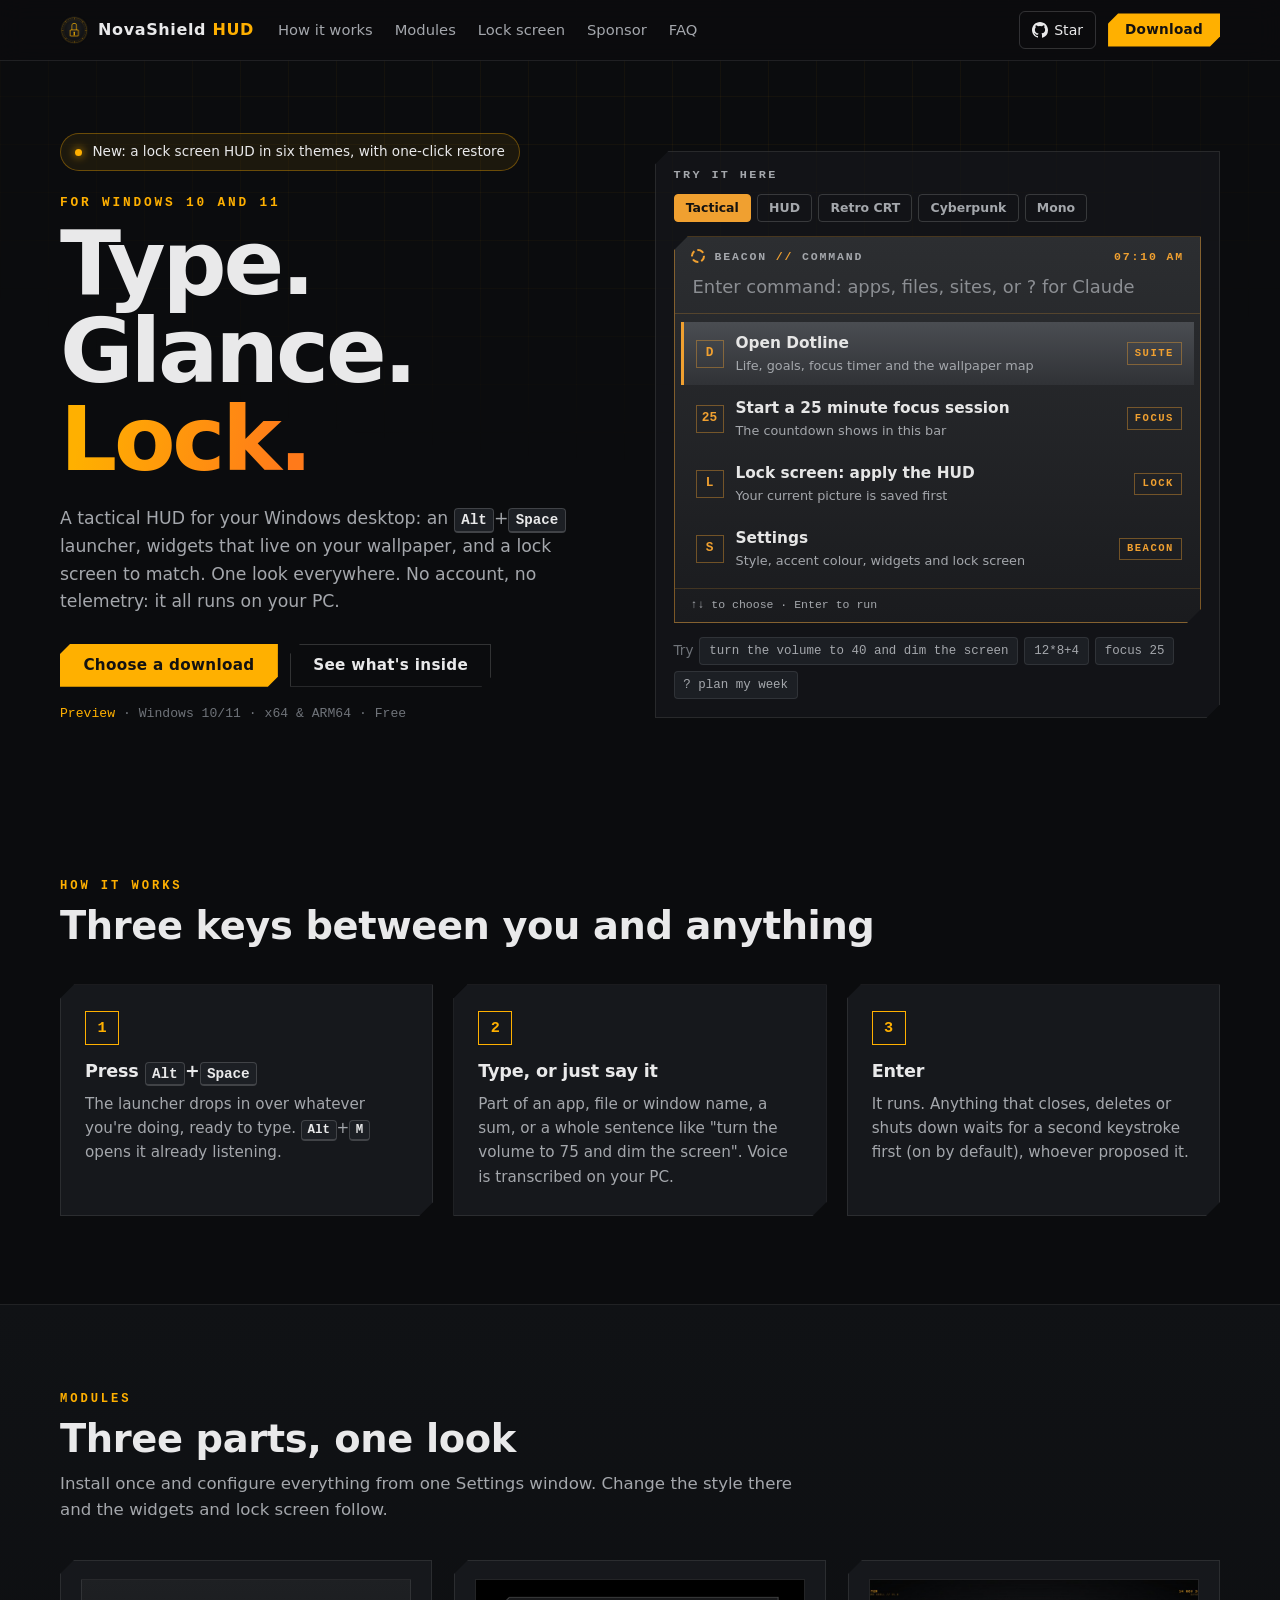
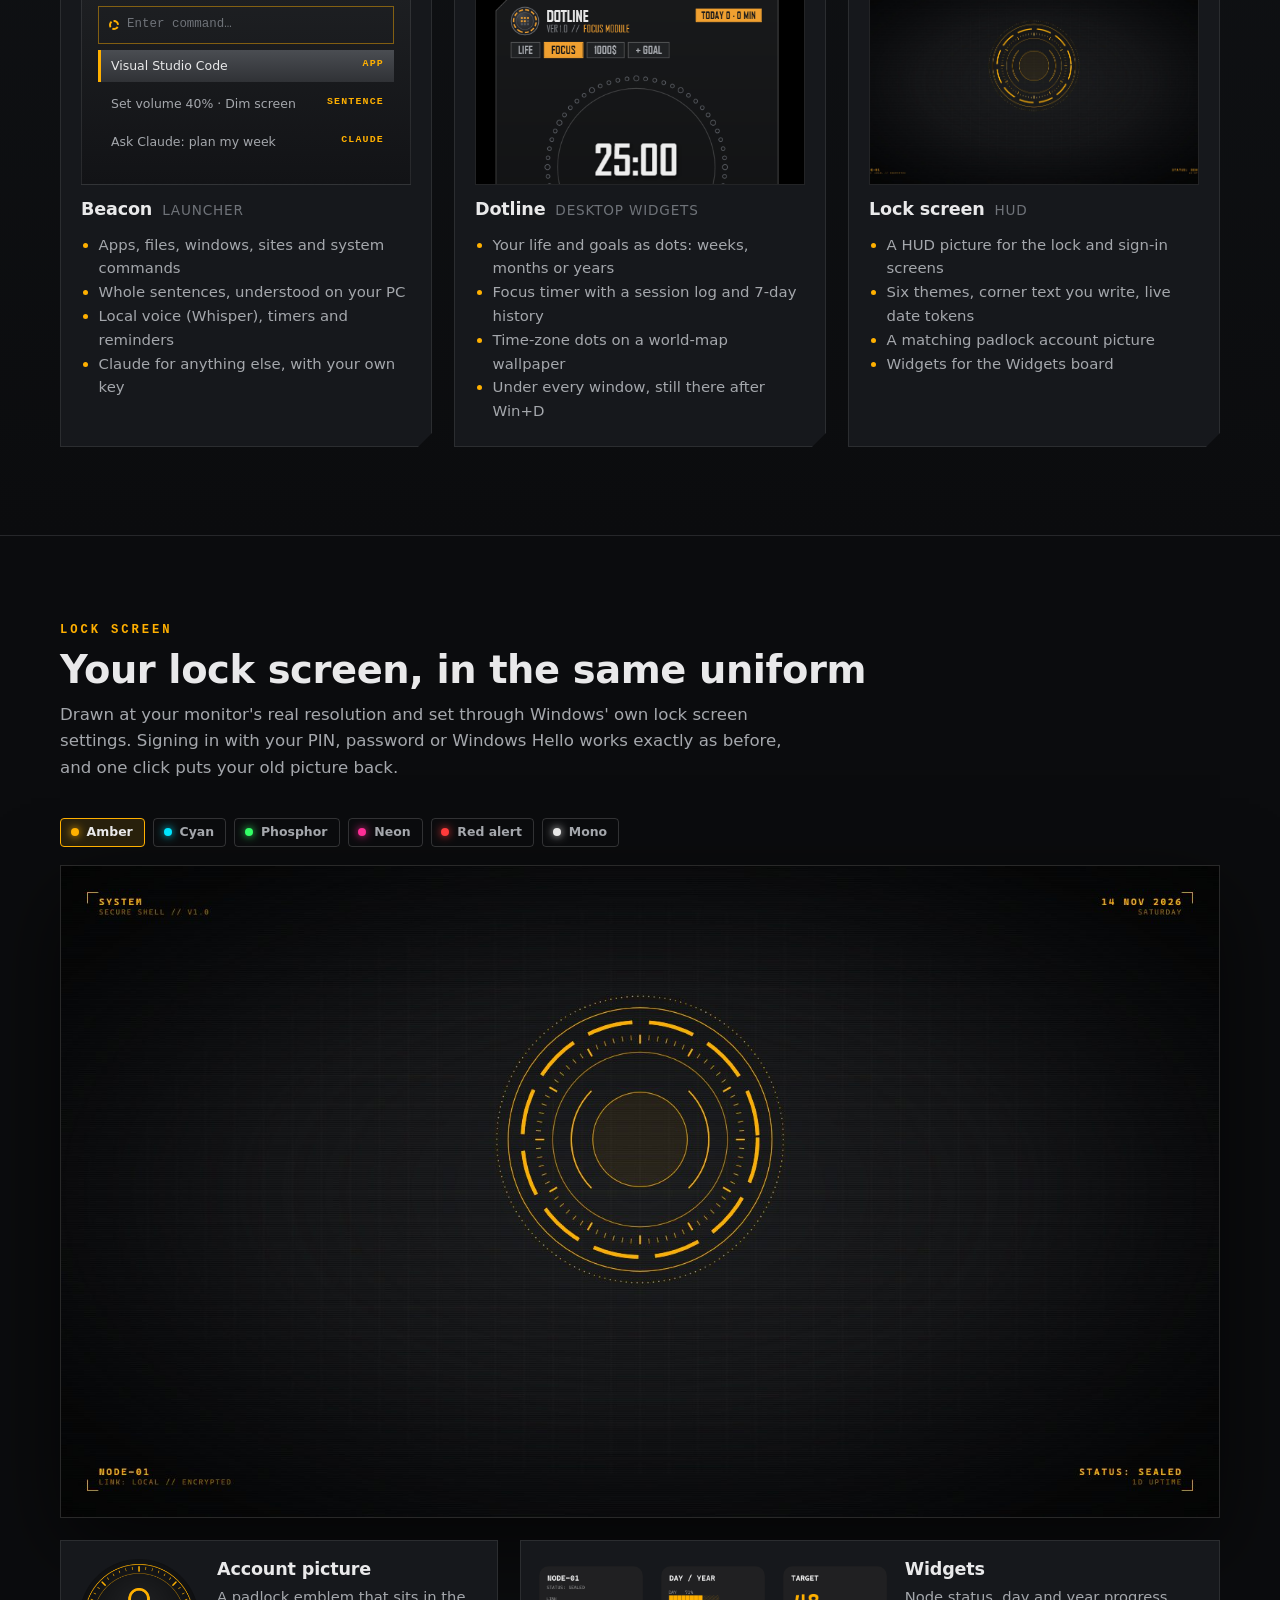
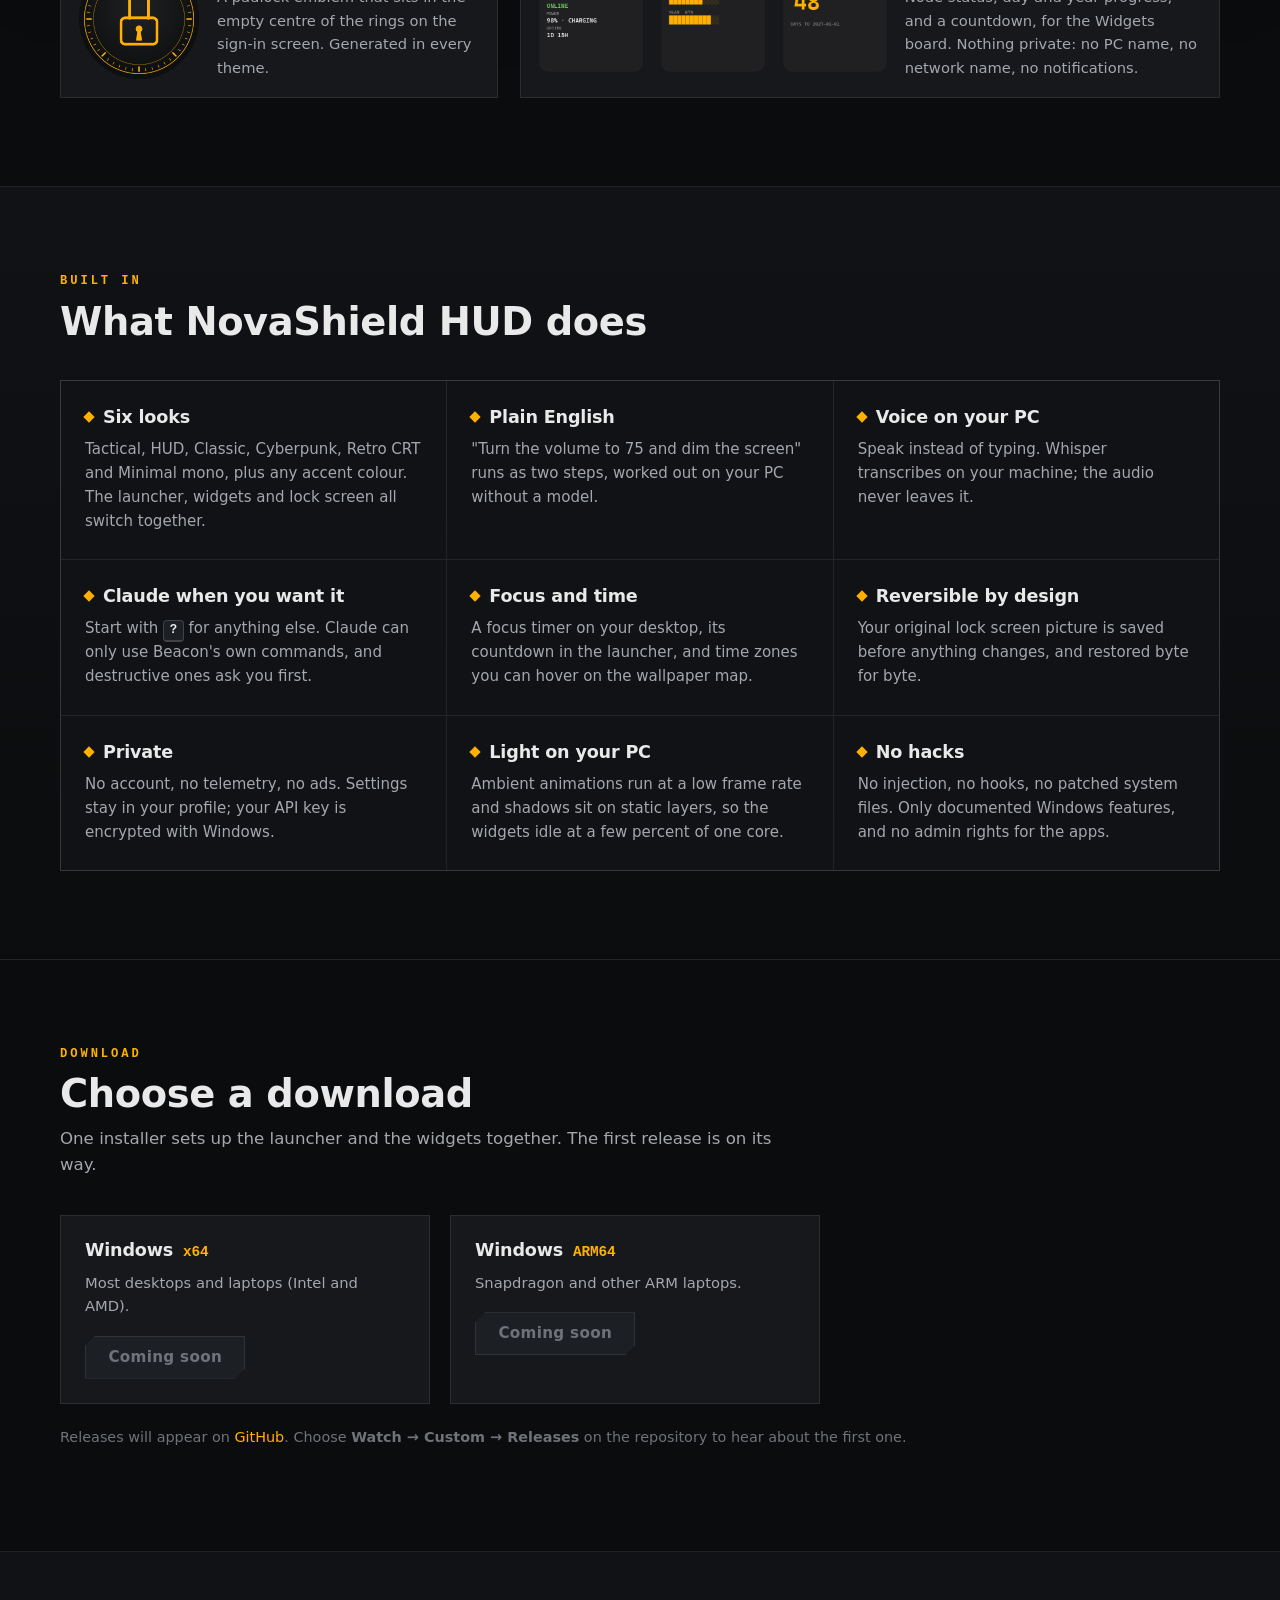
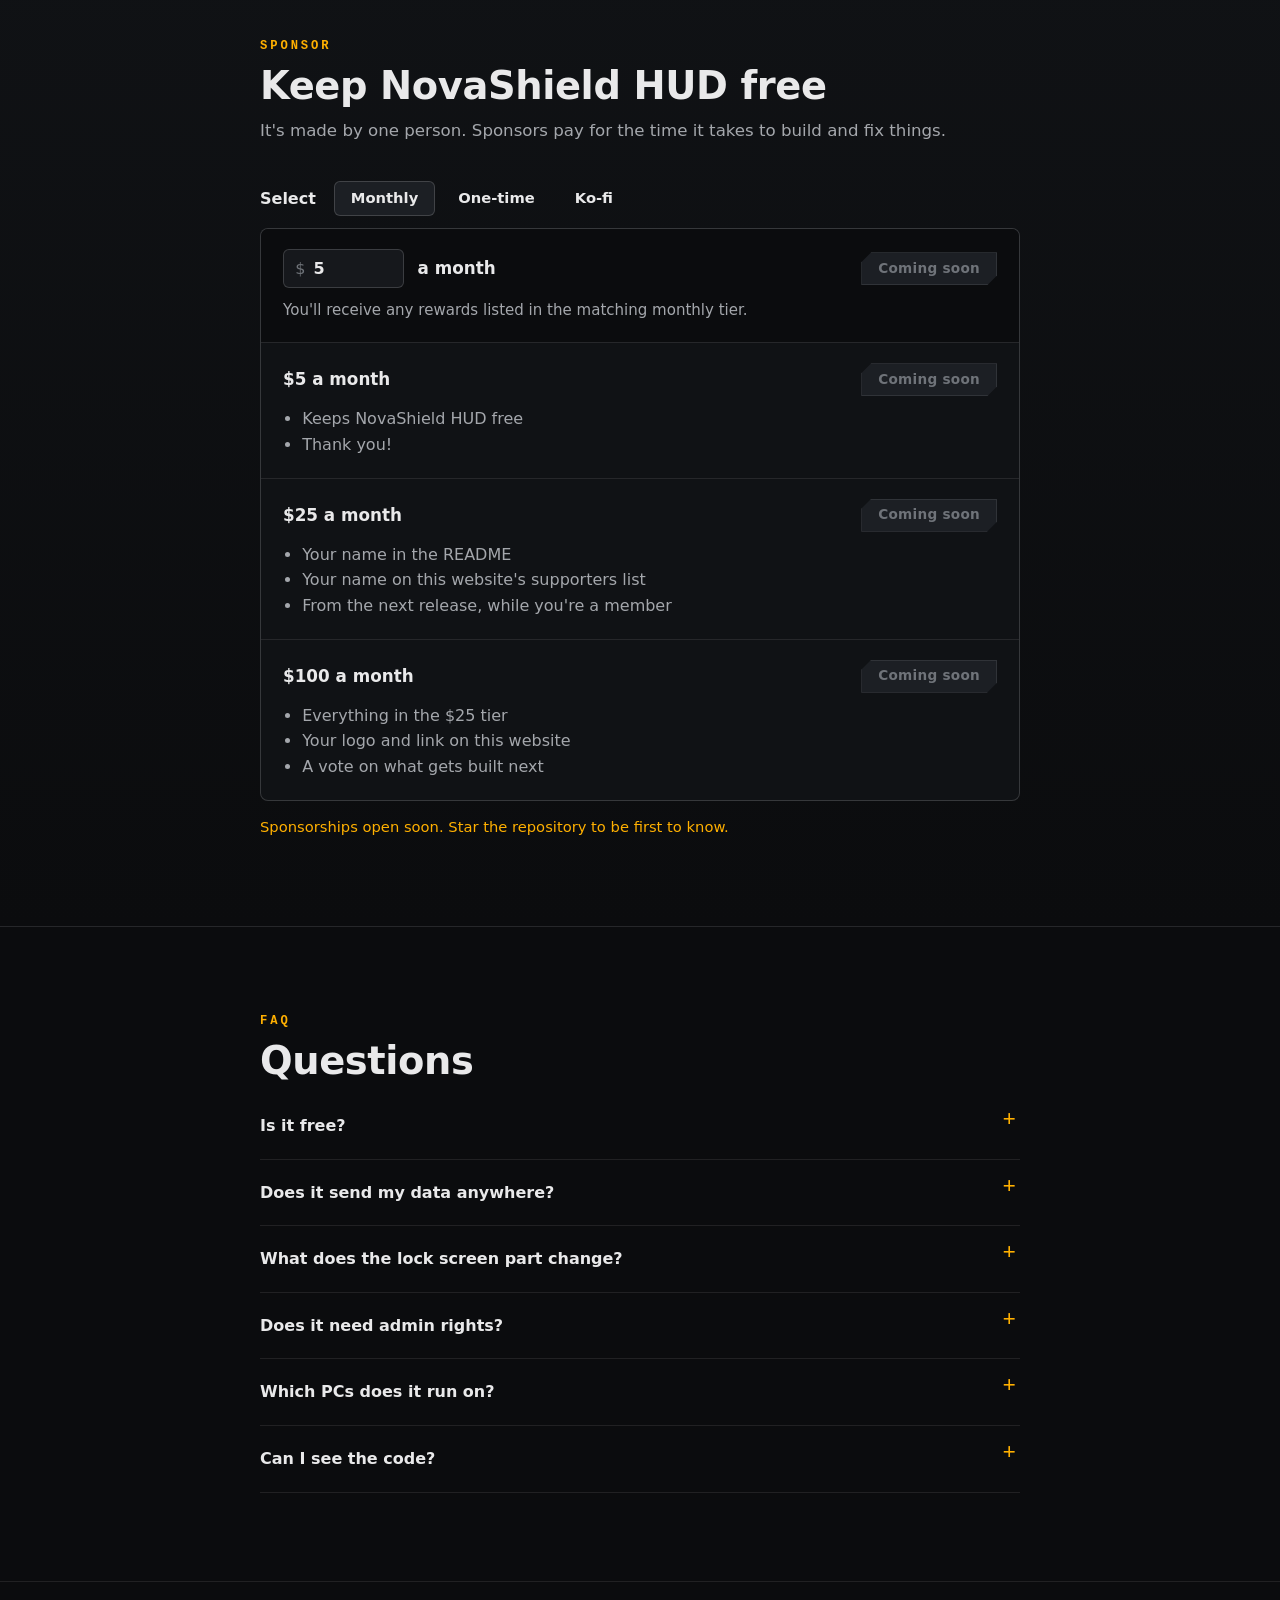
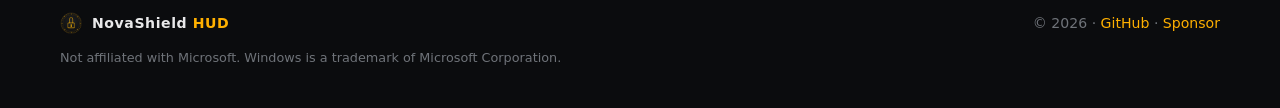
==== index.html @ 6bb669b6 "NovaShield HUD website Published from site/ on vantage-suite (d85f818).  Co-Authored-By: Claude Opus" ====
<!doctype html>
<html lang="en">
<head>
  <meta charset="utf-8">
  <meta name="viewport" content="width=device-width, initial-scale=1">
  <title>NovaShield HUD: a tactical HUD for your Windows desktop</title>
  <meta name="description" content="An Alt+Space launcher, widgets on your wallpaper and a matching lock screen for Windows. One look everywhere. Everything stays on your PC.">
  <meta property="og:title" content="NovaShield HUD">
  <meta property="og:description" content="A tactical HUD for your Windows desktop: launcher, wallpaper widgets and a matching lock screen.">
  <meta property="og:image" content="img/lock-amber.jpg">
  <link rel="icon" href="img/icon-64.png">
  <link rel="apple-touch-icon" href="img/icon-180.png">
  <link rel="stylesheet" href="style.css">
</head>
<body>

<header class="nav">
  <div class="wrap nav-in">
    <a class="brand" href="#top"><img src="img/icon-64.png" alt="" width="28" height="28"><span>NovaShield <b>HUD</b></span></a>
    <nav class="links" aria-label="Sections">
      <a href="#how">How it works</a>
      <a href="#modules">Modules</a>
      <a href="#lockscreen">Lock screen</a>
      <a href="#sponsor">Sponsor</a>
      <a href="#faq">FAQ</a>
    </nav>
    <div class="nav-cta">
      <a class="gh" href="https://github.com/muchkurisrivardhan/vantage" aria-label="Star on GitHub">
        <svg viewBox="0 0 16 16" width="16" height="16" aria-hidden="true"><path fill="currentColor" d="M8 0C3.58 0 0 3.58 0 8c0 3.54 2.29 6.53 5.47 7.59.4.07.55-.17.55-.38v-1.33c-2.23.48-2.7-1.07-2.7-1.07-.36-.92-.89-1.17-.89-1.17-.73-.5.06-.49.06-.49.8.06 1.23.83 1.23.83.72 1.22 1.88.87 2.33.66.07-.52.28-.87.5-1.07-1.78-.2-3.65-.89-3.65-3.95 0-.87.31-1.59.82-2.15-.08-.2-.36-1.02.08-2.12 0 0 .67-.21 2.2.82a7.6 7.6 0 0 1 4 0c1.53-1.04 2.2-.82 2.2-.82.44 1.1.16 1.92.08 2.12.51.56.82 1.27.82 2.15 0 3.07-1.87 3.75-3.65 3.95.29.25.54.73.54 1.48v2.2c0 .21.15.46.55.38A8 8 0 0 0 16 8c0-4.42-3.58-8-8-8Z"/></svg>
        <span>Star</span><span class="stars" id="stars" hidden></span>
      </a>
      <a class="btn btn-sm" href="#download">Download</a>
    </div>
  </div>
</header>

<main id="top">

  <!-- ============================== hero ============================== -->
  <section class="hero">
    <div class="wrap hero-in">
      <div class="hero-copy">
        <a class="badge" href="#lockscreen"><span class="dot"></span>New: a lock screen HUD in six themes, with one-click restore</a>
        <p class="kicker">For Windows 10 and 11</p>
        <h1>Type.<br>Glance.<br><span class="grad">Lock.</span></h1>
        <p class="lede">A tactical HUD for your Windows desktop: an <kbd>Alt</kbd>+<kbd>Space</kbd> launcher, widgets that live on your wallpaper, and a lock screen to match. One look everywhere. No account, no telemetry: it all runs on your PC.</p>
        <div class="cta">
          <a class="btn" href="#download">Choose a download</a>
          <a class="btn btn-ghost" href="#modules">See what's inside</a>
        </div>
        <p class="meta"><span>Preview</span> · Windows 10/11 · x64 &amp; ARM64 · Free</p>
      </div>

      <!-- Try it: a working mock of the launcher -->
      <div class="tryit" id="tryit" data-style="tactical">
        <div class="tryit-head">
          <span class="tag">Try it here</span>
          <div class="styles" role="radiogroup" aria-label="Launcher style">
            <button role="radio" aria-checked="true" data-style="tactical">Tactical</button>
            <button role="radio" aria-checked="false" data-style="hud">HUD</button>
            <button role="radio" aria-checked="false" data-style="crt">Retro CRT</button>
            <button role="radio" aria-checked="false" data-style="cyberpunk">Cyberpunk</button>
            <button role="radio" aria-checked="false" data-style="mono">Mono</button>
          </div>
        </div>
        <div class="bar">
          <div class="bar-head"><span class="ring" aria-hidden="true"></span><span class="bar-title">BEACON <i>//</i> COMMAND</span><span class="bar-time" id="clock">--:--</span></div>
          <label class="query">
            <span class="sr">Type a command</span>
            <input id="q" type="text" autocomplete="off" spellcheck="false" placeholder="Enter command: apps, files, sites, or ? for Claude">
          </label>
          <ul class="results" id="results" role="listbox" aria-label="Results"></ul>
          <div class="bar-foot"><span>↑↓ to choose · Enter to run</span><span id="status"></span></div>
        </div>
        <p class="tryit-hint">Try <button class="chip" data-try="turn the volume to 40 and dim the screen">turn the volume to 40 and dim the screen</button> <button class="chip" data-try="12*8+4">12*8+4</button> <button class="chip" data-try="focus 25">focus 25</button> <button class="chip" data-try="? plan my week">? plan my week</button></p>
      </div>
    </div>
  </section>

  <!-- ============================ steps ============================ -->
  <section class="section" id="how">
    <div class="wrap">
      <p class="eyebrow">How it works</p>
      <h2>Three keys between you and anything</h2>
      <ol class="steps">
        <li><span class="num">1</span><h3>Press <kbd>Alt</kbd>+<kbd>Space</kbd></h3><p>The launcher drops in over whatever you're doing, ready to type. <kbd>Alt</kbd>+<kbd>M</kbd> opens it already listening.</p></li>
        <li><span class="num">2</span><h3>Type, or just say it</h3><p>Part of an app, file or window name, a sum, or a whole sentence like "turn the volume to 75 and dim the screen". Voice is transcribed on your PC.</p></li>
        <li><span class="num">3</span><h3>Enter</h3><p>It runs. Anything that closes, deletes or shuts down waits for a second keystroke first (on by default), whoever proposed it.</p></li>
      </ol>
    </div>
  </section>

  <!-- ============================ modules ============================ -->
  <section class="section alt" id="modules">
    <div class="wrap">
      <p class="eyebrow">Modules</p>
      <h2>Three parts, one look</h2>
      <p class="sub">Install once and configure everything from one Settings window. Change the style there and the widgets and lock screen follow.</p>
      <div class="cards3">
        <article class="card">
          <div class="card-art art-beacon" aria-hidden="true">
            <div class="mini-bar"><span></span>Enter command…</div>
            <div class="mini-row on">Visual Studio Code<em>APP</em></div>
            <div class="mini-row">Set volume 40% · Dim screen<em>SENTENCE</em></div>
            <div class="mini-row">Ask Claude: plan my week<em>CLAUDE</em></div>
          </div>
          <h3>Beacon <span>launcher</span></h3>
          <ul>
            <li>Apps, files, windows, sites and system commands</li>
            <li>Whole sentences, understood on your PC</li>
            <li>Local voice (Whisper), timers and reminders</li>
            <li>Claude for anything else, with your own key</li>
          </ul>
        </article>
        <article class="card">
          <div class="card-art"><img src="img/focus-timer.png" alt="The focus timer widget: a dial of dots counting down a session" loading="lazy"></div>
          <h3>Dotline <span>desktop widgets</span></h3>
          <ul>
            <li>Your life and goals as dots: weeks, months or years</li>
            <li>Focus timer with a session log and 7-day history</li>
            <li>Time-zone dots on a world-map wallpaper</li>
            <li>Under every window, still there after Win+D</li>
          </ul>
        </article>
        <article class="card">
          <div class="card-art"><img src="img/lock-amber.jpg" alt="The amber lock screen HUD: rings around an empty centre and four corner readouts" loading="lazy"></div>
          <h3>Lock screen <span>HUD</span></h3>
          <ul>
            <li>A HUD picture for the lock and sign-in screens</li>
            <li>Six themes, corner text you write, live date tokens</li>
            <li>A matching padlock account picture</li>
            <li>Widgets for the Widgets board</li>
          </ul>
        </article>
      </div>
    </div>
  </section>

  <!-- ============================ lock screen ============================ -->
  <section class="section" id="lockscreen">
    <div class="wrap">
      <p class="eyebrow">Lock screen</p>
      <h2>Your lock screen, in the same uniform</h2>
      <p class="sub">Drawn at your monitor's real resolution and set through Windows' own lock screen settings. Signing in with your PIN, password or Windows Hello works exactly as before, and one click puts your old picture back.</p>
      <div class="themes" role="tablist" aria-label="Lock screen theme">
        <button role="tab" aria-selected="true" data-theme="amber" style="--c:#FFB000">Amber</button>
        <button role="tab" aria-selected="false" data-theme="cyan" style="--c:#00E5FF">Cyan</button>
        <button role="tab" aria-selected="false" data-theme="phosphor" style="--c:#33FF66">Phosphor</button>
        <button role="tab" aria-selected="false" data-theme="neon" style="--c:#FF2E97">Neon</button>
        <button role="tab" aria-selected="false" data-theme="redalert" style="--c:#FF3B3B">Red alert</button>
        <button role="tab" aria-selected="false" data-theme="mono" style="--c:#E8E8E8">Mono</button>
      </div>
      <figure class="screen">
        <img id="lockimg" src="img/lock-amber.jpg" alt="Lock screen HUD in the amber theme" width="1600" height="900">
      </figure>
      <div class="lock-extras">
        <div class="extra">
          <img id="emblem" src="img/emblem-amber.png" alt="Padlock account picture in the amber theme" width="160" height="160" loading="lazy">
          <div><h3>Account picture</h3><p>A padlock emblem that sits in the empty centre of the rings on the sign-in screen. Generated in every theme.</p></div>
        </div>
        <div class="extra widgets">
          <img src="img/widget-node.png" alt="Node Status widget: link online, power, uptime" width="150" height="152" loading="lazy">
          <img src="img/widget-progress.png" alt="Day and year progress widget" width="150" height="152" loading="lazy">
          <img src="img/widget-countdown.png" alt="Countdown widget: 48 days" width="150" height="152" loading="lazy">
          <div><h3>Widgets</h3><p>Node status, day and year progress, and a countdown, for the Widgets board. Nothing private: no PC name, no network name, no notifications.</p></div>
        </div>
      </div>
    </div>
  </section>

  <!-- ============================ features ============================ -->
  <section class="section alt">
    <div class="wrap">
      <p class="eyebrow">Built in</p>
      <h2>What NovaShield HUD does</h2>
      <div class="grid">
        <div class="feat"><h3>Six looks</h3><p>Tactical, HUD, Classic, Cyberpunk, Retro CRT and Minimal mono, plus any accent colour. The launcher, widgets and lock screen all switch together.</p></div>
        <div class="feat"><h3>Plain English</h3><p>"Turn the volume to 75 and dim the screen" runs as two steps, worked out on your PC without a model.</p></div>
        <div class="feat"><h3>Voice on your PC</h3><p>Speak instead of typing. Whisper transcribes on your machine; the audio never leaves it.</p></div>
        <div class="feat"><h3>Claude when you want it</h3><p>Start with <kbd>?</kbd> for anything else. Claude can only use Beacon's own commands, and destructive ones ask you first.</p></div>
        <div class="feat"><h3>Focus and time</h3><p>A focus timer on your desktop, its countdown in the launcher, and time zones you can hover on the wallpaper map.</p></div>
        <div class="feat"><h3>Reversible by design</h3><p>Your original lock screen picture is saved before anything changes, and restored byte for byte.</p></div>
        <div class="feat"><h3>Private</h3><p>No account, no telemetry, no ads. Settings stay in your profile; your API key is encrypted with Windows.</p></div>
        <div class="feat"><h3>Light on your PC</h3><p>Ambient animations run at a low frame rate and shadows sit on static layers, so the widgets idle at a few percent of one core.</p></div>
        <div class="feat"><h3>No hacks</h3><p>No injection, no hooks, no patched system files. Only documented Windows features, and no admin rights for the apps.</p></div>
      </div>
    </div>
  </section>

  <!-- ============================ download ============================ -->
  <section class="section" id="download">
    <div class="wrap">
      <p class="eyebrow">Download</p>
      <h2>Choose a download</h2>
      <p class="sub">One installer sets up the launcher and the widgets together. The first release is on its way.</p>
      <div class="dl">
        <div class="dl-card">
          <h3>Windows <span>x64</span></h3>
          <p>Most desktops and laptops (Intel and AMD).</p>
          <span class="btn btn-disabled" aria-disabled="true">Coming soon</span>
        </div>
        <div class="dl-card">
          <h3>Windows <span>ARM64</span></h3>
          <p>Snapdragon and other ARM laptops.</p>
          <span class="btn btn-disabled" aria-disabled="true">Coming soon</span>
        </div>
      </div>
      <p class="note">Releases will appear on <a href="https://github.com/muchkurisrivardhan/vantage/releases">GitHub</a>. Choose <b>Watch → Custom → Releases</b> on the repository to hear about the first one.</p>
    </div>
  </section>

  <!-- ============================ sponsor ============================ -->
  <section class="section alt" id="sponsor">
    <div class="wrap narrow">
      <p class="eyebrow">Sponsor</p>
      <h2>Keep NovaShield HUD free</h2>
      <p class="sub">It's made by one person. Sponsors pay for the time it takes to build and fix things.</p>

      <div class="sponsor">
        <div class="sp-tabs" role="tablist" aria-label="How to sponsor">
          <span class="sp-label">Select</span>
          <button role="tab" aria-selected="true" data-tab="monthly">Monthly</button>
          <button role="tab" aria-selected="false" data-tab="once">One-time</button>
          <button role="tab" aria-selected="false" data-tab="coffee">Ko-fi</button>
        </div>

        <div class="sp-panel" data-panel="monthly">
          <div class="tier custom">
            <div class="tier-row"><label class="amount"><span>$</span><input id="monthly-amount" type="number" min="1" step="1" value="5" aria-label="Monthly amount in dollars"></label><b>a month</b><a class="btn btn-sm sponsor-link" data-kind="sponsors" href="#">Select</a></div>
            <p>You'll receive any rewards listed in the matching monthly tier.</p>
          </div>
          <div class="tier">
            <div class="tier-row"><b>$5 a month</b><a class="btn btn-sm sponsor-link" data-kind="sponsors" href="#">Select</a></div>
            <ul><li>Keeps NovaShield HUD free</li><li>Thank you!</li></ul>
          </div>
          <div class="tier">
            <div class="tier-row"><b>$25 a month</b><a class="btn btn-sm sponsor-link" data-kind="sponsors" href="#">Select</a></div>
            <ul><li>Your name in the README</li><li>Your name on this website's supporters list</li><li>From the next release, while you're a member</li></ul>
          </div>
          <div class="tier">
            <div class="tier-row"><b>$100 a month</b><a class="btn btn-sm sponsor-link" data-kind="sponsors" href="#">Select</a></div>
            <ul><li>Everything in the $25 tier</li><li>Your logo and link on this website</li><li>A vote on what gets built next</li></ul>
          </div>
        </div>

        <div class="sp-panel" data-panel="once" hidden>
          <div class="tier">
            <div class="tier-row amounts">
              <button class="amt" data-amt="5">$5</button><button class="amt" data-amt="10">$10</button><button class="amt" data-amt="25">$25</button><button class="amt" data-amt="50">$50</button>
            </div>
            <p>A one-time thank-you through GitHub Sponsors. No account needed beyond GitHub.</p>
            <div class="tier-row"><span></span><a class="btn btn-sm sponsor-link" data-kind="sponsors-once" href="#">Sponsor once</a></div>
          </div>
        </div>

        <div class="sp-panel" data-panel="coffee" hidden>
          <div class="tier">
            <div class="tier-row"><b>Buy me a coffee</b><a class="btn btn-sm sponsor-link" data-kind="kofi" href="#">Open Ko-fi</a></div>
            <p>Card or PayPal, one-time or monthly, without a GitHub account.</p>
          </div>
        </div>

        <p class="sp-soon" id="sp-soon" hidden>Sponsorships open soon. Star the repository to be first to know.</p>
      </div>
    </div>
  </section>

  <!-- ============================ faq ============================ -->
  <section class="section" id="faq">
    <div class="wrap narrow">
      <p class="eyebrow">FAQ</p>
      <h2>Questions</h2>
      <details><summary>Is it free?</summary><p>Yes. Downloading and using NovaShield HUD is free. Sponsors keep it that way.</p></details>
      <details><summary>Does it send my data anywhere?</summary><p>No. There's no account and no telemetry. It only goes online when you ask Claude (with your own API key) and to fetch website icons for the launcher, which you can turn off.</p></details>
      <details><summary>What does the lock screen part change?</summary><p>Only the lock screen picture, through the same setting Windows uses. Your sign-in, PIN, password and Windows Hello are untouched. Your old picture is saved first, and Restore puts it back.</p></details>
      <details><summary>Does it need admin rights?</summary><p>The launcher, desktop widgets and lock screen picture don't. Installing the Widgets-board widgets asks once, to trust their signing certificate; uninstalling takes it away again.</p></details>
      <details><summary>Which PCs does it run on?</summary><p>Windows 10 and Windows 11, on x64 (Intel and AMD) and ARM64 (Snapdragon) PCs.</p></details>
      <details><summary>Can I see the code?</summary><p>Yes, it's public on <a href="https://github.com/muchkurisrivardhan/vantage">GitHub</a>. It isn't open source yet: all rights are reserved for now.</p></details>
    </div>
  </section>

</main>

<footer class="foot">
  <div class="wrap foot-in">
    <span class="brand"><img src="img/icon-64.png" alt="" width="22" height="22"><span>NovaShield <b>HUD</b></span></span>
    <span>© 2026 · <a href="https://github.com/muchkurisrivardhan/vantage">GitHub</a> · <a href="#sponsor">Sponsor</a></span>
    <span class="fine">Not affiliated with Microsoft. Windows is a trademark of Microsoft Corporation.</span>
  </div>
</footer>

<script src="app.js"></script>
</body>
</html>
---- style.css ----
/* NovaShield HUD: one dark, tactical page. Colours are tokens so the try-it panel can
   re-skin itself per launcher style. */
:root {
  color-scheme: dark;
  --bg: #0b0c0e;
  --bg-2: #101215;
  --panel: #16181c;
  --panel-2: #1c1f24;
  --line: rgba(255, 255, 255, .09);
  --line-2: rgba(255, 255, 255, .16);
  --text: #e9e9ea;
  --dim: #a4a7ac;
  --faint: #6f7379;
  --accent: #ffb000;
  --accent-2: #ff7a1a;
  --ink: #141210;
  --cut: 14px;
  --sans: "Bahnschrift", "DIN Alternate", "Segoe UI Variable Text", "Segoe UI", system-ui, -apple-system, sans-serif;
  --mono: "Cascadia Mono", "Cascadia Code", Consolas, "SF Mono", ui-monospace, monospace;
  --wrap: 1160px;
}

* { box-sizing: border-box; }
html { scroll-behavior: smooth; scroll-padding-top: 72px; }
@media (prefers-reduced-motion: reduce) { html { scroll-behavior: auto; } *, *::before, *::after { animation: none !important; transition: none !important; } }

body {
  margin: 0;
  background: var(--bg);
  color: var(--text);
  font: 16px/1.6 var(--sans);
  -webkit-font-smoothing: antialiased;
  overflow-x: hidden;
}
/* Faint HUD grid behind everything, fading toward the bottom. */
body::before {
  content: ""; position: fixed; inset: 0; pointer-events: none; z-index: -1;
  background:
    linear-gradient(rgba(255, 176, 0, .045) 1px, transparent 1px) 0 0 / 48px 48px,
    linear-gradient(90deg, rgba(255, 176, 0, .045) 1px, transparent 1px) 0 0 / 48px 48px;
  mask-image: radial-gradient(ellipse 90% 70% at 50% 0%, #000 30%, transparent 75%);
}

a { color: var(--accent); text-decoration: none; }
a:hover { text-decoration: underline; }
img { max-width: 100%; height: auto; display: block; }
kbd {
  font: 600 .82em/1 var(--mono); padding: .2em .45em; border-radius: 4px;
  border: 1px solid var(--line-2); border-bottom-width: 2px; background: var(--panel-2); color: var(--text);
}
h1, h2, h3 { line-height: 1.15; margin: 0; letter-spacing: -.01em; }
h2 { font-size: clamp(1.7rem, 3.2vw, 2.4rem); margin-bottom: .6rem; }
h3 { font-size: 1.1rem; }
.sr { position: absolute; width: 1px; height: 1px; overflow: hidden; clip-path: inset(50%); }

.wrap { width: min(100% - 32px, var(--wrap)); margin-inline: auto; }
.wrap.narrow { width: min(100% - 32px, 760px); }

/* ---------- buttons ---------- */
.btn {
  display: inline-flex; align-items: center; justify-content: center; gap: .5rem;
  padding: .8rem 1.4rem; font: 700 .95rem/1 var(--sans); letter-spacing: .02em;
  background: var(--accent); color: var(--ink); border: 1px solid var(--accent);
  clip-path: polygon(10px 0, 100% 0, 100% calc(100% - 10px), calc(100% - 10px) 100%, 0 100%, 0 10px);
  cursor: pointer; transition: filter .15s, transform .15s;
}
.btn:hover { text-decoration: none; filter: brightness(1.1); transform: translateY(-1px); }
.btn:focus-visible { outline: 2px solid var(--text); outline-offset: 3px; }
.btn-ghost { background: transparent; color: var(--text); border-color: var(--line-2); }
.btn-ghost:hover { border-color: var(--accent); }
.btn-sm { padding: .55rem 1rem; font-size: .85rem; }
.btn-disabled { background: var(--panel-2); color: var(--faint); border-color: var(--line); cursor: default; }
.btn-disabled:hover { filter: none; transform: none; }

/* ---------- nav ---------- */
.nav {
  position: sticky; top: 0; z-index: 10;
  background: rgba(11, 12, 14, .82); backdrop-filter: blur(12px);
  border-bottom: 1px solid var(--line);
}
.nav-in { display: flex; align-items: center; gap: 24px; height: 60px; }
.brand { display: inline-flex; align-items: center; gap: 10px; color: var(--text); font-weight: 600; letter-spacing: .04em; }
.brand:hover { text-decoration: none; }
.brand b { color: var(--accent); }
.links { display: flex; gap: 22px; margin-right: auto; }
.links a { color: var(--dim); font-size: .92rem; }
.links a:hover { color: var(--text); text-decoration: none; }
.nav-cta { display: flex; align-items: center; gap: 12px; }
.gh {
  display: inline-flex; align-items: center; gap: 6px; color: var(--text); font-size: .88rem;
  padding: .45rem .75rem; border: 1px solid var(--line-2); border-radius: 6px;
}
.gh:hover { border-color: var(--accent); text-decoration: none; }
.stars { color: var(--accent); font-family: var(--mono); }
@media (max-width: 860px) { .links { display: none; } .nav-in { justify-content: space-between; } }
.brand span { white-space: nowrap; }
@media (max-width: 420px) { .gh > span:not(.stars) { display: none; } .nav-in { gap: 12px; } }

/* ---------- hero ---------- */
.hero { padding: 72px 0 56px; }
.hero-in { display: grid; grid-template-columns: 1fr 1.05fr; gap: 56px; align-items: center; }
@media (max-width: 960px) { .hero-in { grid-template-columns: 1fr; gap: 40px; } .hero { padding-top: 40px; } }
.badge {
  display: inline-flex; align-items: center; gap: 10px; max-width: 100%;
  padding: .45rem .9rem; border: 1px solid rgba(255, 176, 0, .35); border-radius: 999px;
  background: rgba(255, 176, 0, .07); color: var(--text); font-size: .85rem;
}
.badge:hover { text-decoration: none; border-color: var(--accent); }
.badge .dot { width: 7px; height: 7px; border-radius: 50%; background: var(--accent); box-shadow: 0 0 10px var(--accent); flex: none; }
.kicker { margin: 26px 0 10px; color: var(--accent); font: 600 .8rem/1 var(--mono); letter-spacing: .22em; text-transform: uppercase; }
h1 { font-size: clamp(3rem, 7.5vw, 5.6rem); font-weight: 800; letter-spacing: -.035em; line-height: .98; }
.grad { background: linear-gradient(100deg, var(--accent) 10%, var(--accent-2) 90%); -webkit-background-clip: text; background-clip: text; color: transparent; }
.lede { margin: 22px 0 28px; color: var(--dim); font-size: 1.08rem; max-width: 34rem; }
.cta { display: flex; gap: 12px; flex-wrap: wrap; }
.meta { margin-top: 18px; color: var(--faint); font: .82rem/1.4 var(--mono); }
.meta span { color: var(--accent); }

/* ---------- try it: a mock of the launcher, re-skinned per style ---------- */
.tryit {
  --a: #f0a030; --surface: linear-gradient(180deg, #2c2e31, #1a1b1e); --row: rgba(255,255,255,.04);
  --rowon: linear-gradient(180deg, #4a4d52, #303236); --t1: #e6e6e6; --t2: #a4a7ac; --font: var(--sans); --cut: 14px; --glow: none;
  padding: 18px; border: 1px solid var(--line); background: rgba(22, 24, 28, .7);
  clip-path: polygon(var(--cut) 0, 100% 0, 100% calc(100% - var(--cut)), calc(100% - var(--cut)) 100%, 0 100%, 0 var(--cut));
  min-width: 0;
}
.tryit[data-style="hud"] { --a: #35e6ff; --surface: rgba(4, 11, 21, .97); --rowon: linear-gradient(90deg, rgba(53,230,255,.22), rgba(53,230,255,.02)); --t1: #e8fbff; --t2: rgba(160,230,240,.75); --glow: 0 0 24px rgba(53,230,255,.35); }
.tryit[data-style="crt"] { --a: #33ff66; --surface: rgba(2, 10, 4, .98); --rowon: rgba(51,255,102,.14); --t1: #c8ffd6; --t2: rgba(51,255,102,.72); --font: var(--mono); --glow: 0 0 20px rgba(51,255,102,.3); }
.tryit[data-style="cyberpunk"] { --a: #ff2e97; --surface: rgba(18, 4, 34, .97); --rowon: linear-gradient(90deg, rgba(255,46,151,.25), rgba(0,240,255,.05)); --t1: #f7ecff; --t2: rgba(0,240,255,.8); --glow: 0 0 28px rgba(255,46,151,.4); }
.tryit[data-style="mono"] { --a: #e8e8e8; --surface: rgba(16,16,16,.97); --rowon: rgba(255,255,255,.1); --t1: #f2f2f2; --t2: rgba(255,255,255,.55); --cut: 0px; }

.tryit-head { display: flex; align-items: center; justify-content: space-between; gap: 12px; flex-wrap: wrap; margin-bottom: 14px; }
.tag { font: 600 .74rem/1 var(--mono); letter-spacing: .2em; text-transform: uppercase; color: var(--dim); }
.styles { display: flex; gap: 6px; flex-wrap: wrap; }
.styles button, .themes button {
  font: 600 .78rem/1 var(--sans); padding: .45rem .7rem; color: var(--dim); background: transparent;
  border: 1px solid var(--line-2); border-radius: 4px; cursor: pointer;
}
.styles button[aria-checked="true"] { color: var(--ink); background: var(--a); border-color: var(--a); }
.styles button:focus-visible, .themes button:focus-visible { outline: 2px solid var(--text); outline-offset: 2px; }

.bar {
  background: var(--surface); border: 1px solid color-mix(in srgb, var(--a) 45%, transparent);
  box-shadow: var(--glow), 0 20px 50px rgba(0,0,0,.5); font-family: var(--font); color: var(--t1);
  clip-path: polygon(var(--cut) 0, 100% 0, 100% calc(100% - var(--cut)), calc(100% - var(--cut)) 100%, 0 100%, 0 var(--cut));
  transition: background .25s, border-color .25s;
}
.tryit[data-style="crt"] .bar { background-image: repeating-linear-gradient(0deg, rgba(0,0,0,.28) 0 1px, transparent 1px 3px); background-color: rgb(2, 10, 4); }
.bar-head { display: flex; align-items: center; gap: 10px; padding: 12px 16px 0; font: 600 .72rem/1 var(--mono); letter-spacing: .16em; color: var(--t2); }
.bar-title i { color: var(--a); font-style: normal; }
.bar-time { margin-left: auto; color: var(--a); }
.ring { width: 14px; height: 14px; border-radius: 50%; border: 2px dashed var(--a); animation: spin 6s linear infinite; }
@keyframes spin { to { transform: rotate(360deg); } }
.query { display: block; padding: 10px 16px 12px; border-bottom: 1px solid color-mix(in srgb, var(--a) 22%, transparent); }
.query input {
  width: 100%; border: 0; outline: 0; background: transparent; color: var(--t1); caret-color: var(--a);
  font: 500 1.12rem/1.4 var(--font);
}
.query input::placeholder { color: var(--t2); opacity: .8; }
.results { list-style: none; margin: 0; padding: 6px; min-height: 248px; }
.results li {
  display: flex; align-items: center; gap: 12px; padding: 9px 12px; margin: 2px 0; cursor: pointer;
  border-left: 3px solid transparent; transition: background .12s;
}
.results li[aria-selected="true"] { background: var(--rowon); border-left-color: var(--a); }
.results .glyph { width: 28px; height: 28px; flex: none; display: grid; place-items: center; border: 1px solid color-mix(in srgb, var(--a) 40%, transparent); color: var(--a); font: 700 .8rem/1 var(--mono); }
.results .t { display: block; font-weight: 600; font-size: .96rem; }
.results .s { display: block; font-size: .8rem; color: var(--t2); }
.results .src { margin-left: auto; font: 600 .66rem/1 var(--mono); letter-spacing: .14em; color: var(--a); border: 1px solid color-mix(in srgb, var(--a) 40%, transparent); padding: .3rem .45rem; }
.bar-foot { display: flex; justify-content: space-between; gap: 10px; padding: 9px 16px; border-top: 1px solid color-mix(in srgb, var(--a) 18%, transparent); font: .72rem/1.3 var(--mono); color: var(--t2); }
#status { color: var(--a); text-align: right; }
.tryit-hint { margin: 14px 0 0; color: var(--faint); font-size: .85rem; display: flex; flex-wrap: wrap; gap: 6px; align-items: center; }
.chip { font: .78rem/1.2 var(--mono); color: var(--dim); background: var(--panel-2); border: 1px solid var(--line); padding: .35rem .55rem; cursor: pointer; border-radius: 4px; text-align: left; }
.chip:hover { color: var(--text); border-color: var(--accent); }

/* ---------- sections ---------- */
.section { padding: 88px 0; }
.section.alt { background: linear-gradient(180deg, var(--bg-2), var(--bg)); border-block: 1px solid var(--line); }
.eyebrow { margin: 0 0 12px; color: var(--accent); font: 600 .76rem/1 var(--mono); letter-spacing: .24em; text-transform: uppercase; }
.sub { color: var(--dim); max-width: 46rem; margin: 0 0 36px; font-size: 1.04rem; }

.steps { list-style: none; padding: 0; margin: 36px 0 0; display: grid; grid-template-columns: repeat(3, 1fr); gap: 20px; }
@media (max-width: 860px) { .steps { grid-template-columns: 1fr; } }
.steps li { position: relative; padding: 26px 24px; background: var(--panel); border: 1px solid var(--line); clip-path: polygon(var(--cut) 0, 100% 0, 100% calc(100% - var(--cut)), calc(100% - var(--cut)) 100%, 0 100%, 0 var(--cut)); }
.steps .num { display: inline-grid; place-items: center; width: 34px; height: 34px; margin-bottom: 16px; border: 1px solid var(--accent); color: var(--accent); font: 700 .95rem/1 var(--mono); }
.steps p { color: var(--dim); margin: 10px 0 0; font-size: .95rem; }

.cards3 { display: grid; grid-template-columns: repeat(3, 1fr); gap: 22px; }
@media (max-width: 960px) { .cards3 { grid-template-columns: 1fr; } }
.card { background: var(--panel); border: 1px solid var(--line); padding: 18px 20px 22px; display: flex; flex-direction: column; gap: 14px; clip-path: polygon(var(--cut) 0, 100% 0, 100% calc(100% - var(--cut)), calc(100% - var(--cut)) 100%, 0 100%, 0 var(--cut)); }
.card h3 span { color: var(--faint); font-weight: 400; font-size: .85rem; letter-spacing: .06em; text-transform: uppercase; margin-left: 4px; }
.card ul { margin: 0; padding-left: 1.1rem; color: var(--dim); font-size: .93rem; }
.card li::marker { color: var(--accent); }
.card-art { aspect-ratio: 16 / 10; overflow: hidden; background: #0d0e10; border: 1px solid var(--line); display: grid; place-items: center; }
.card-art img { width: 100%; height: 100%; object-fit: cover; }
.art-beacon { padding: 16px; place-items: stretch; align-content: center; gap: 6px; background: linear-gradient(180deg, #1e2023, #121316); font-size: .78rem; }
.mini-bar { display: flex; align-items: center; gap: 8px; padding: 8px 10px; border: 1px solid rgba(255,176,0,.45); color: var(--faint); font-family: var(--mono); }
.mini-bar span { width: 10px; height: 10px; border-radius: 50%; border: 2px dashed var(--accent); }
.mini-row { display: flex; justify-content: space-between; gap: 8px; padding: 6px 10px; border-left: 3px solid transparent; color: var(--dim); }
.mini-row.on { background: linear-gradient(180deg, #4a4d52, #303236); border-left-color: var(--accent); color: var(--text); }
.mini-row em { font: normal 600 .62rem/1.6 var(--mono); color: var(--accent); letter-spacing: .12em; }

/* ---------- lock screen ---------- */
.themes { display: flex; flex-wrap: wrap; gap: 8px; margin-bottom: 18px; }
.themes button { position: relative; padding-left: 1.6rem; }
.themes button::before { content: ""; position: absolute; left: .6rem; top: 50%; width: 8px; height: 8px; margin-top: -4px; border-radius: 50%; background: var(--c); box-shadow: 0 0 8px var(--c); }
.themes button[aria-selected="true"] { color: var(--text); border-color: var(--c); background: color-mix(in srgb, var(--c) 12%, transparent); }
.screen { margin: 0; border: 1px solid var(--line-2); background: #000; box-shadow: 0 30px 80px rgba(0,0,0,.6); }
.screen img { width: 100%; aspect-ratio: 16 / 9; object-fit: cover; transition: opacity .2s; }
.lock-extras { display: grid; grid-template-columns: 1fr 1.6fr; gap: 22px; margin-top: 22px; }
@media (max-width: 960px) { .lock-extras { grid-template-columns: 1fr; } }
.extra { display: flex; gap: 18px; align-items: center; padding: 18px; background: var(--panel); border: 1px solid var(--line); flex-wrap: wrap; }
.extra > img { width: 120px; flex: none; }
.extra.widgets > img { width: 104px; border-radius: 10px; }
.extra div { flex: 1 1 220px; }
.extra p { margin: 6px 0 0; color: var(--dim); font-size: .92rem; }

/* ---------- features ---------- */
.grid { display: grid; grid-template-columns: repeat(3, 1fr); gap: 1px; background: var(--line); border: 1px solid var(--line); margin-top: 36px; }
@media (max-width: 960px) { .grid { grid-template-columns: repeat(2, 1fr); } }
@media (max-width: 620px) { .grid { grid-template-columns: 1fr; } }
.feat { background: var(--bg-2); padding: 26px 24px; }
.feat h3 { display: flex; align-items: center; gap: 10px; }
.feat h3::before { content: ""; width: 8px; height: 8px; background: var(--accent); transform: rotate(45deg); flex: none; }
.feat p { color: var(--dim); margin: 10px 0 0; font-size: .94rem; }

/* ---------- download ---------- */
.dl { display: grid; grid-template-columns: repeat(2, 1fr); gap: 20px; max-width: 760px; }
@media (max-width: 620px) { .dl { grid-template-columns: 1fr; } }
.dl-card { padding: 24px; background: var(--panel); border: 1px solid var(--line); display: flex; flex-direction: column; gap: 10px; align-items: flex-start; }
.dl-card h3 span { color: var(--accent); font-family: var(--mono); font-size: .9rem; margin-left: 4px; }
.dl-card p { margin: 0 0 8px; color: var(--dim); font-size: .92rem; }
.note { color: var(--faint); font-size: .9rem; margin-top: 22px; }

/* ---------- sponsor (mirrors the familiar GitHub Sponsors tiers) ---------- */
.sponsor { margin-top: 10px; }
.sp-tabs { display: flex; align-items: center; gap: 6px; margin-bottom: 12px; flex-wrap: wrap; }
.sp-label { font-weight: 700; margin-right: 12px; }
.sp-tabs button { font: 600 .92rem/1 var(--sans); color: var(--text); background: transparent; border: 1px solid transparent; padding: .6rem 1rem; border-radius: 6px; cursor: pointer; }
.sp-tabs button[aria-selected="true"] { background: var(--panel-2); border-color: var(--line-2); }
.sp-tabs button:focus-visible { outline: 2px solid var(--accent); }
.sp-panel { border: 1px solid var(--line-2); border-radius: 8px; overflow: hidden; background: var(--bg-2); }
.tier { padding: 20px 22px; border-top: 1px solid var(--line); }
.tier:first-child { border-top: 0; }
.tier.custom { background: var(--bg); }
.tier-row { display: flex; align-items: center; gap: 14px; justify-content: space-between; flex-wrap: wrap; }
.tier-row b { font-size: 1.05rem; }
.tier ul { margin: 10px 0 0; padding-left: 1.2rem; color: var(--dim); }
.tier p { margin: 10px 0 0; color: var(--dim); font-size: .94rem; }
.tier .btn { margin-left: auto; }
.amount { display: inline-flex; align-items: center; gap: 6px; border: 1px solid var(--line-2); border-radius: 6px; padding: .35rem .7rem; background: var(--panel); }
.amount span { color: var(--faint); }
.amount input { width: 5rem; border: 0; outline: 0; background: transparent; color: var(--text); font: 700 1rem/1 var(--sans); }
.amounts { justify-content: flex-start; }
.amt { font: 700 .95rem/1 var(--sans); color: var(--text); background: var(--panel); border: 1px solid var(--line-2); padding: .65rem 1rem; border-radius: 6px; cursor: pointer; }
.amt[aria-pressed="true"] { border-color: var(--accent); background: rgba(255,176,0,.1); }
.sp-soon { margin: 14px 0 0; color: var(--accent); font-size: .92rem; }

/* ---------- faq ---------- */
details { border-bottom: 1px solid var(--line); padding: 4px 0; }
summary { cursor: pointer; list-style: none; padding: 16px 32px 16px 0; font-weight: 600; position: relative; }
summary::-webkit-details-marker { display: none; }
summary::after { content: "+"; position: absolute; right: 4px; top: 12px; color: var(--accent); font: 400 1.4rem/1 var(--mono); }
details[open] summary::after { content: "\2212"; }
details p { margin: 0 0 18px; color: var(--dim); }

/* ---------- footer ---------- */
.foot { border-top: 1px solid var(--line); padding: 30px 0 40px; color: var(--faint); font-size: .88rem; }
.foot-in { display: flex; flex-wrap: wrap; gap: 14px 28px; align-items: center; justify-content: space-between; }
.foot .fine { flex-basis: 100%; font-size: .8rem; }
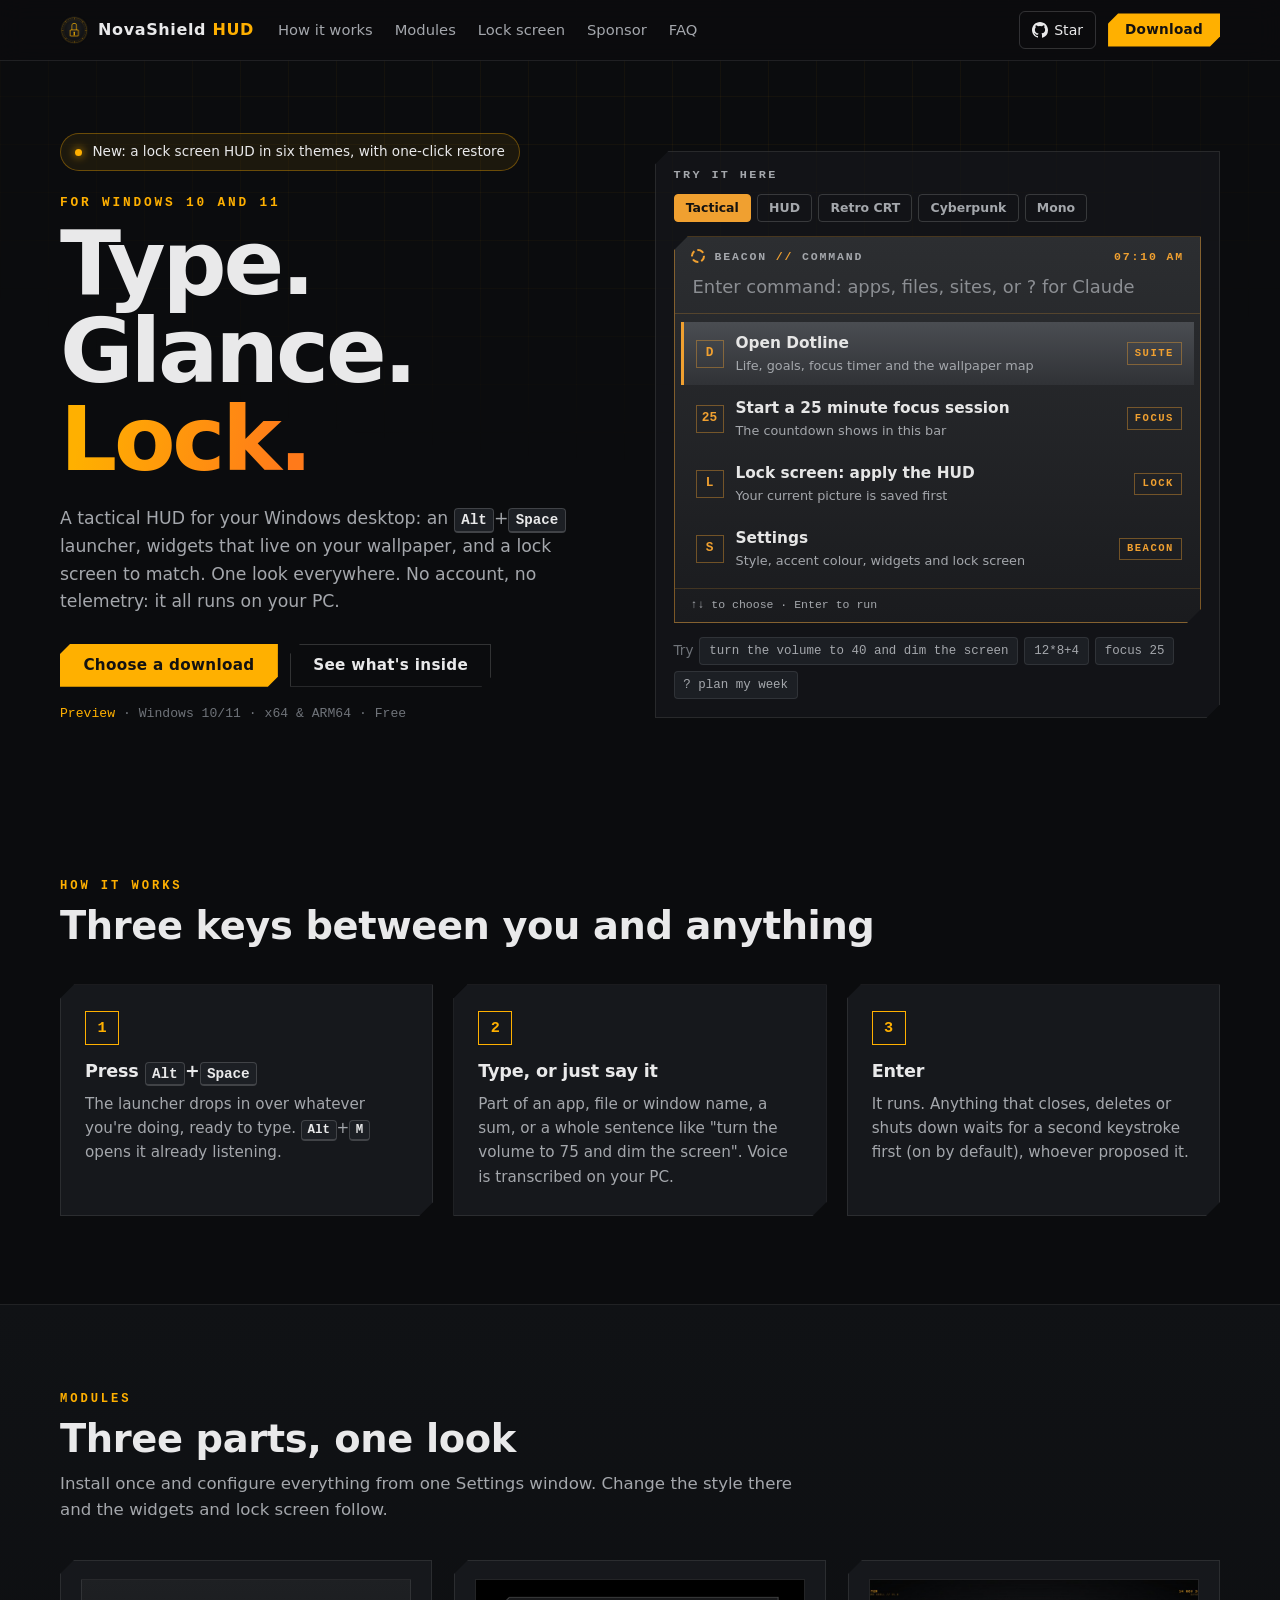
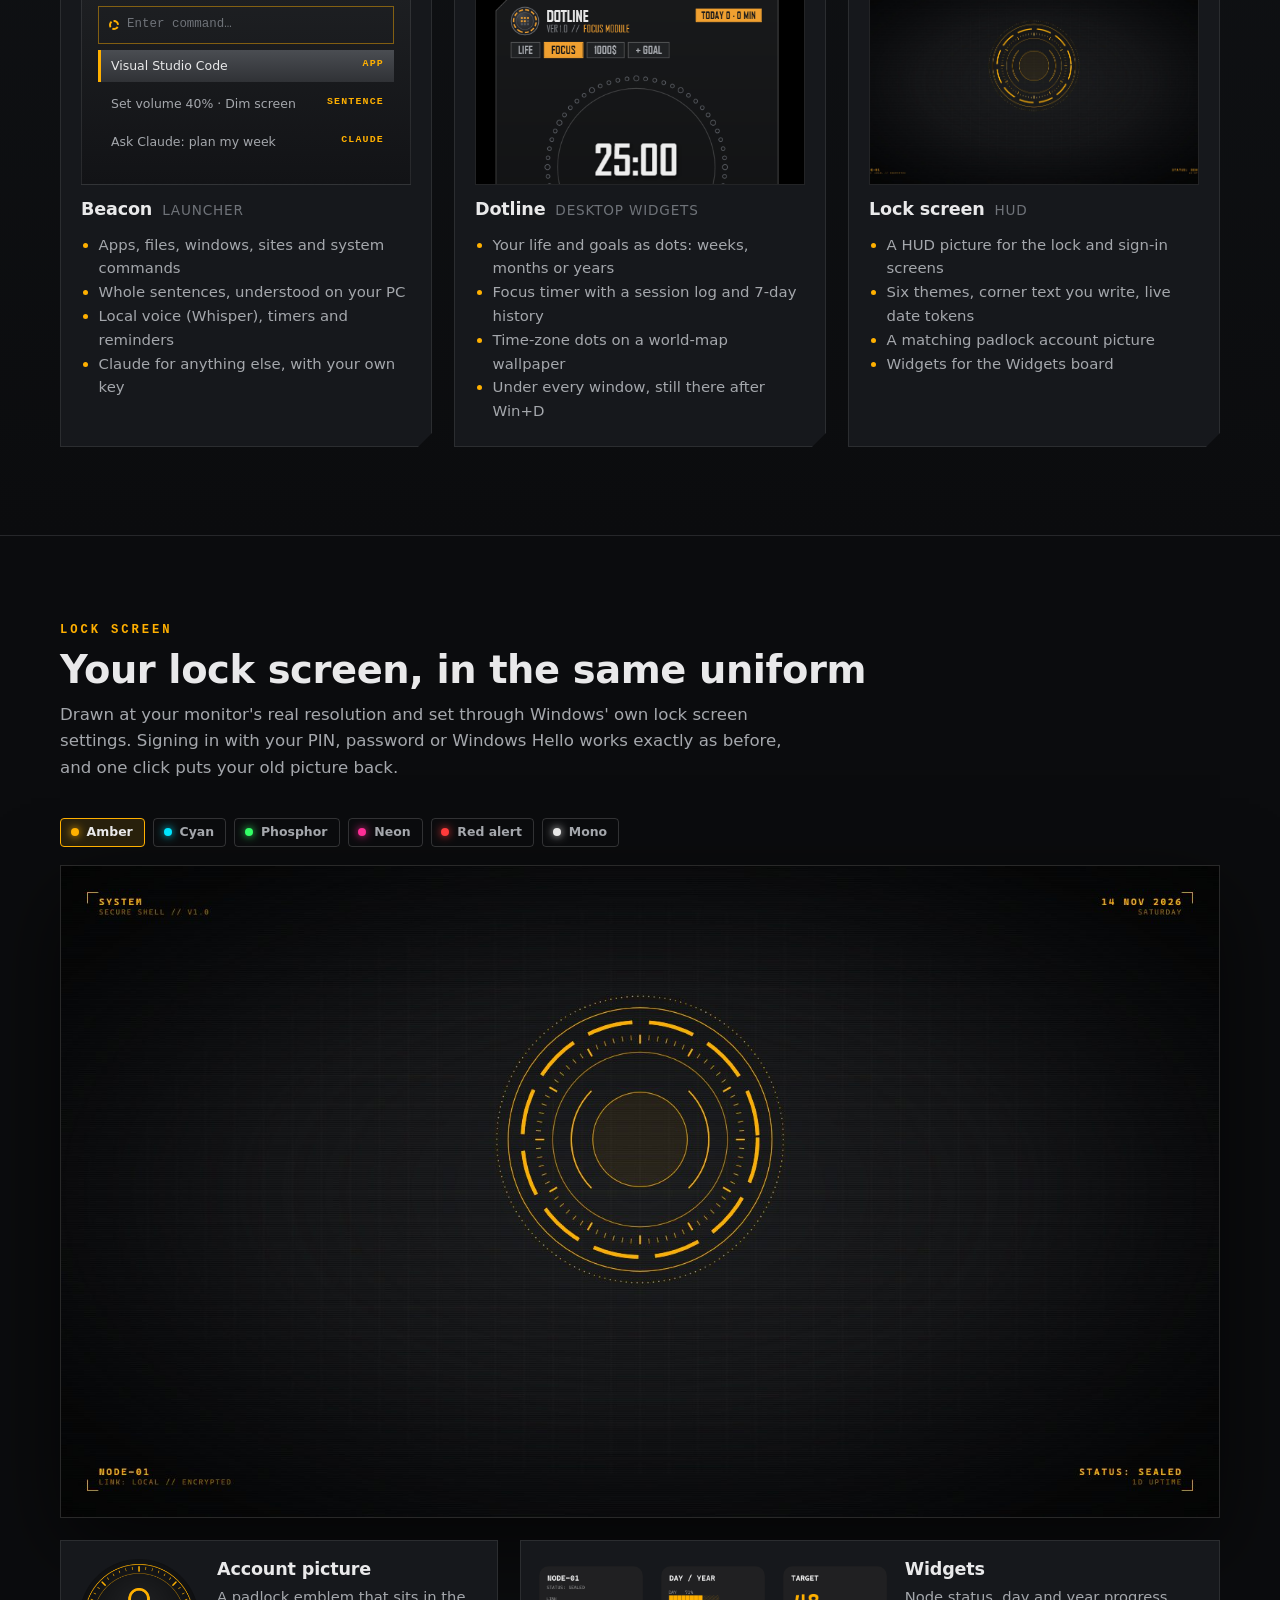
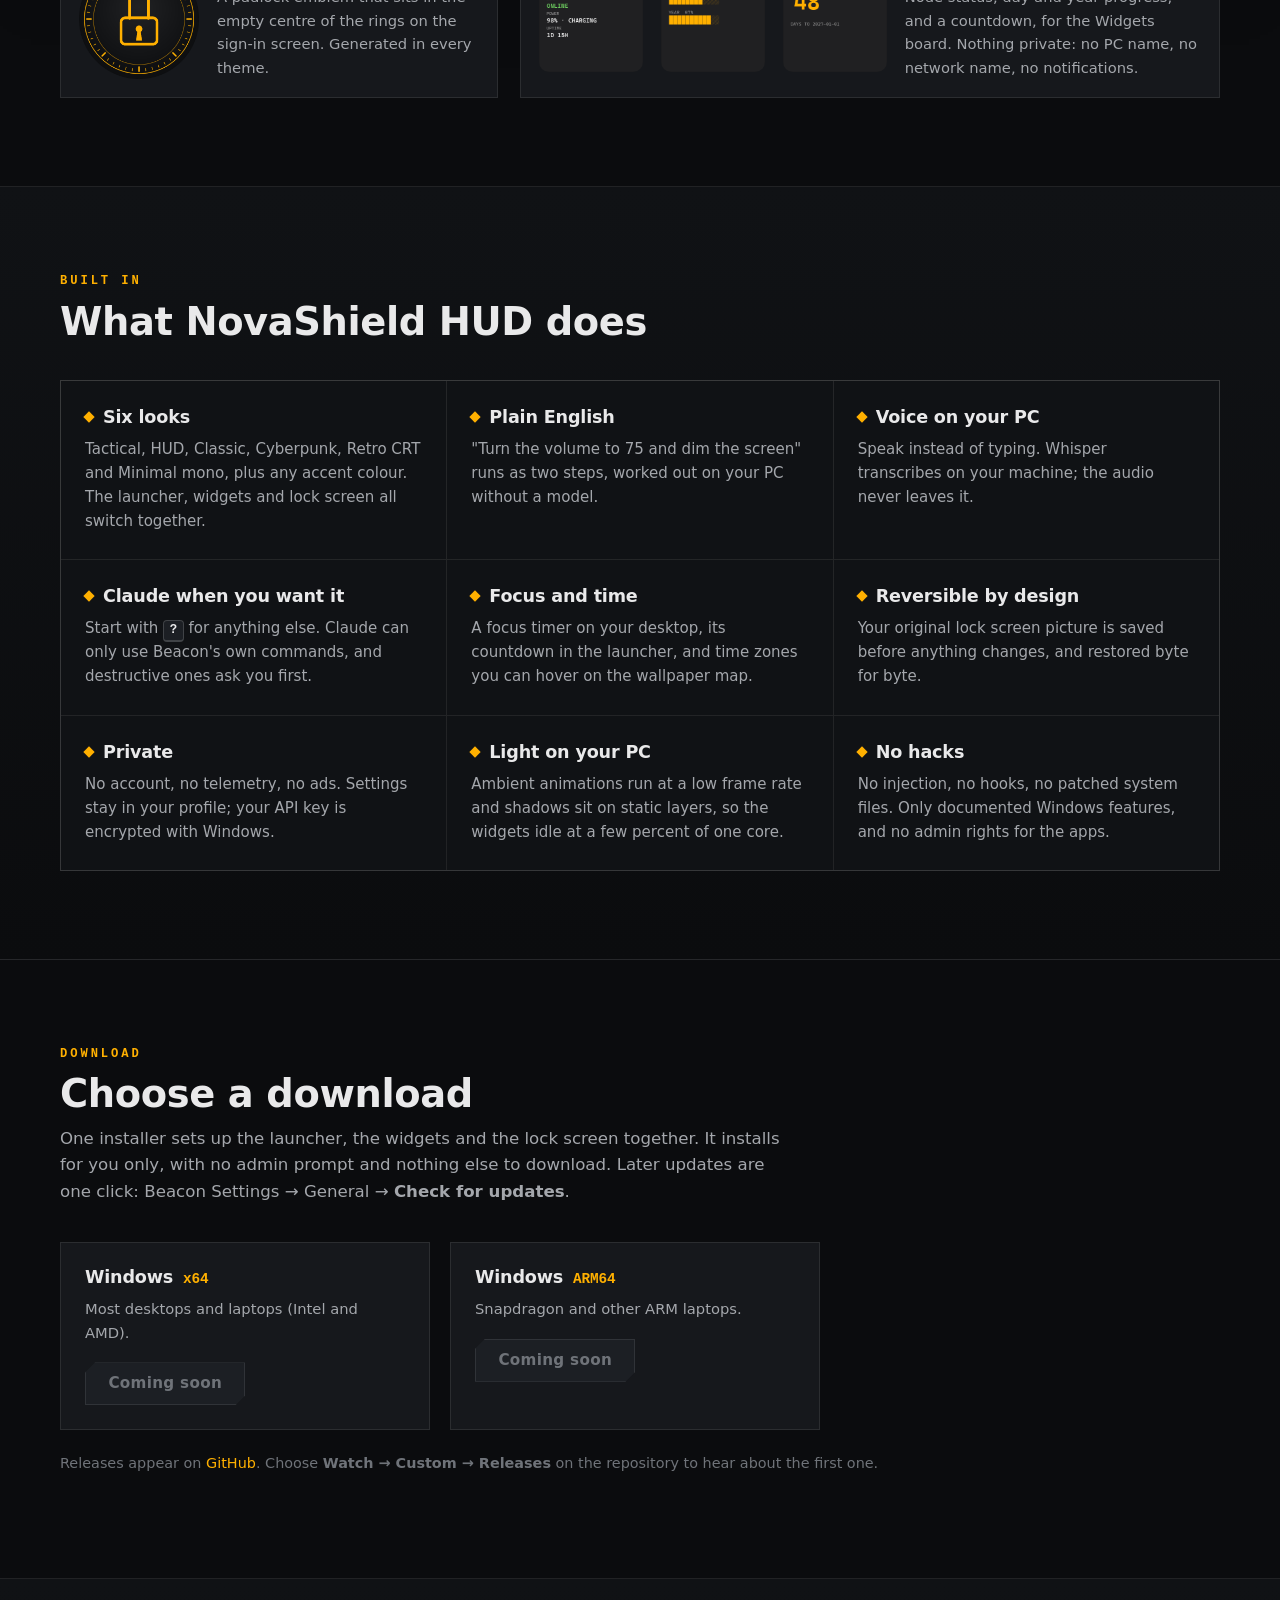
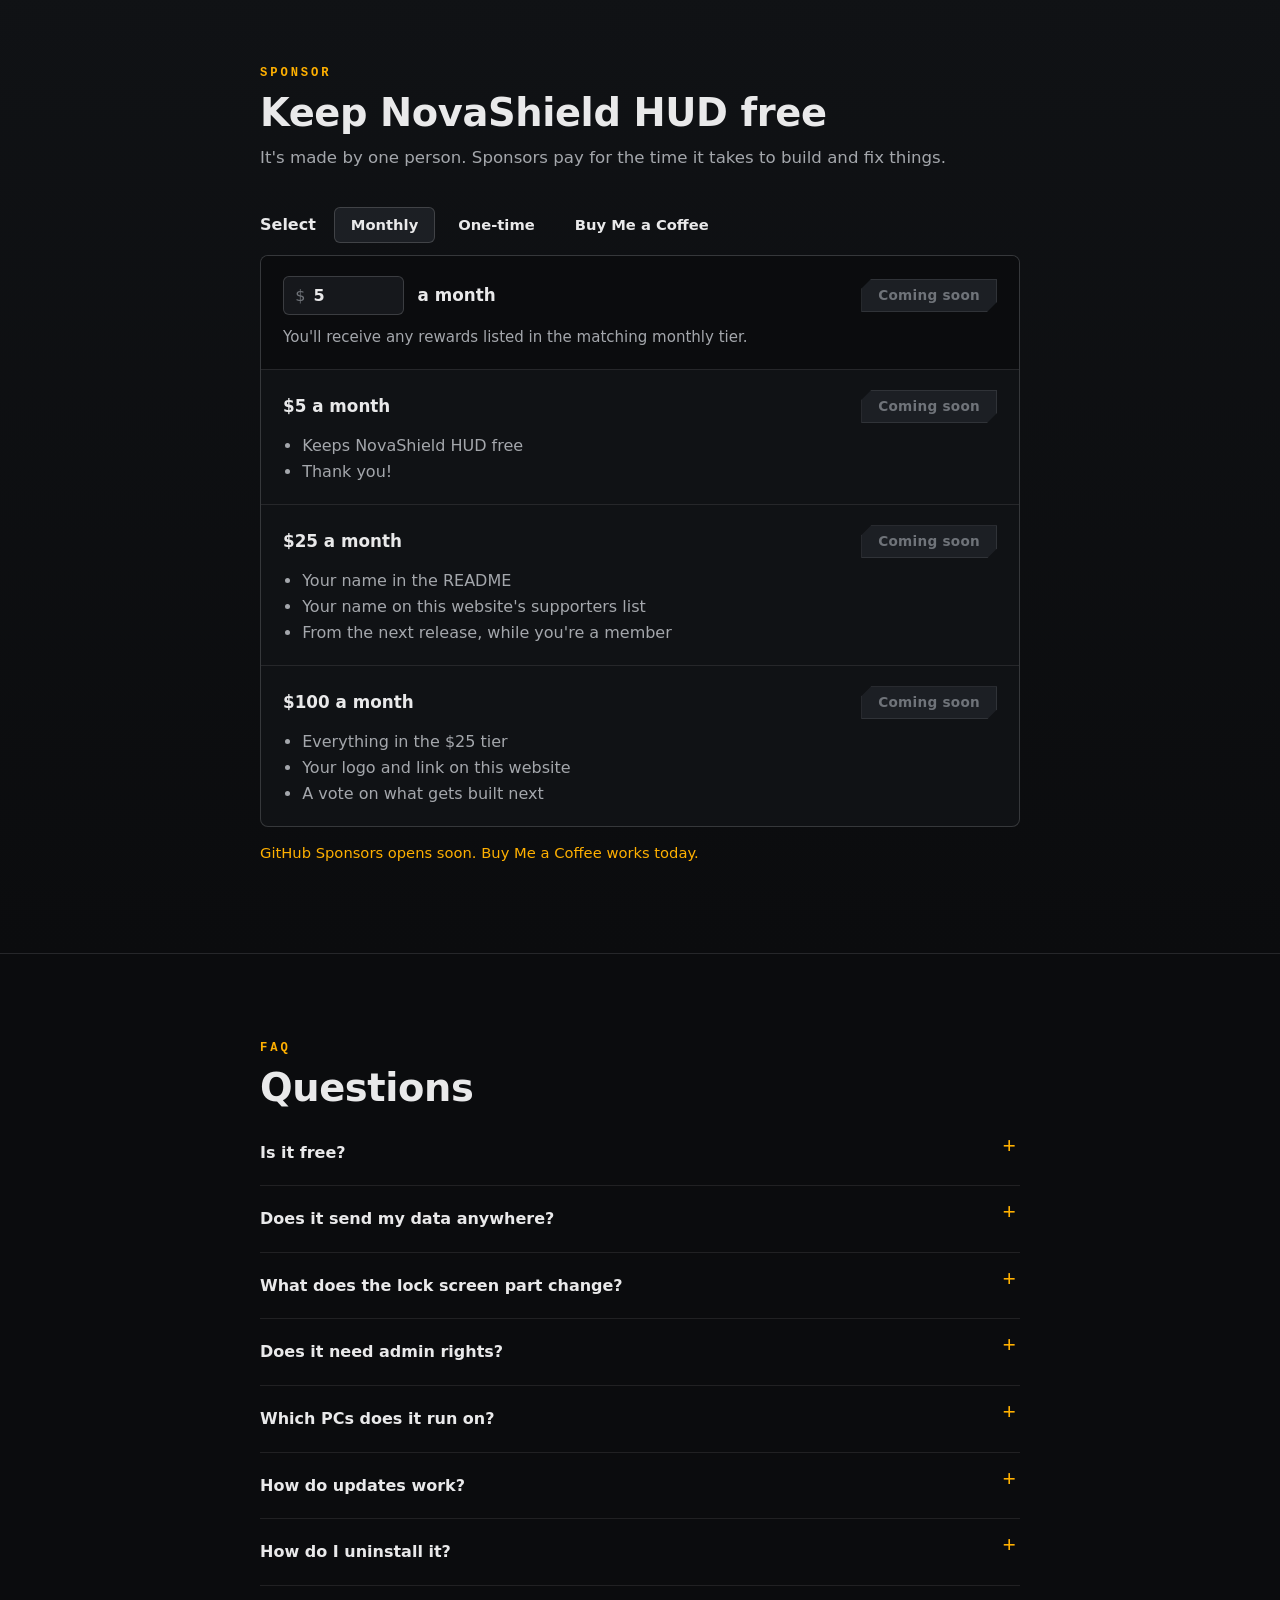
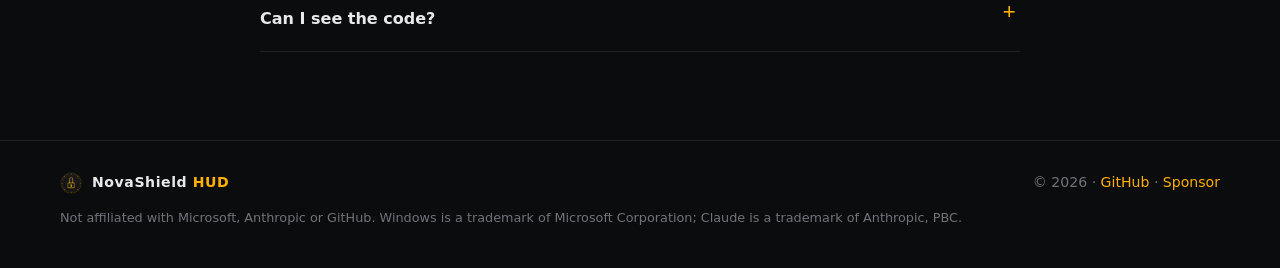
==== commit 6f757eb9: "Website: download buttons, Buy Me a Coffee, updates FAQ (from main e0b3b47) Co-Authored-By: Claude O" ====
--- a/index.html
+++ b/index.html
@@ -192,20 +192,20 @@
     <div class="wrap">
       <p class="eyebrow">Download</p>
       <h2>Choose a download</h2>
-      <p class="sub">One installer sets up the launcher and the widgets together. The first release is on its way.</p>
+      <p class="sub">One installer sets up the launcher, the widgets and the lock screen together. It installs for you only, with no admin prompt and nothing else to download. Later updates are one click: Beacon Settings → General → <b>Check for updates</b>.</p>
       <div class="dl">
         <div class="dl-card">
           <h3>Windows <span>x64</span></h3>
           <p>Most desktops and laptops (Intel and AMD).</p>
-          <span class="btn btn-disabled" aria-disabled="true">Coming soon</span>
+          <a class="btn btn-disabled dl-link" data-asset="NovaShieldHUD-Setup-x64.exe" aria-disabled="true">Coming soon</a>
         </div>
         <div class="dl-card">
           <h3>Windows <span>ARM64</span></h3>
           <p>Snapdragon and other ARM laptops.</p>
-          <span class="btn btn-disabled" aria-disabled="true">Coming soon</span>
-        </div>
-      </div>
-      <p class="note">Releases will appear on <a href="https://github.com/muchkurisrivardhan/vantage/releases">GitHub</a>. Choose <b>Watch → Custom → Releases</b> on the repository to hear about the first one.</p>
+          <a class="btn btn-disabled dl-link" data-asset="NovaShieldHUD-Setup-arm64.exe" aria-disabled="true">Coming soon</a>
+        </div>
+      </div>
+      <p class="note" id="dl-note">Releases appear on <a href="https://github.com/muchkurisrivardhan/vantage/releases">GitHub</a>. Choose <b>Watch → Custom → Releases</b> on the repository to hear about the first one.</p>
     </div>
   </section>
 
@@ -221,7 +221,7 @@
           <span class="sp-label">Select</span>
           <button role="tab" aria-selected="true" data-tab="monthly">Monthly</button>
           <button role="tab" aria-selected="false" data-tab="once">One-time</button>
-          <button role="tab" aria-selected="false" data-tab="coffee">Ko-fi</button>
+          <button role="tab" aria-selected="false" data-tab="coffee">Buy Me a Coffee</button>
         </div>
 
         <div class="sp-panel" data-panel="monthly">
@@ -255,12 +255,12 @@
 
         <div class="sp-panel" data-panel="coffee" hidden>
           <div class="tier">
-            <div class="tier-row"><b>Buy me a coffee</b><a class="btn btn-sm sponsor-link" data-kind="kofi" href="#">Open Ko-fi</a></div>
+            <div class="tier-row"><b>Buy me a coffee</b><a class="btn btn-sm sponsor-link" data-kind="coffee" href="#">Open Buy Me a Coffee</a></div>
             <p>Card or PayPal, one-time or monthly, without a GitHub account.</p>
           </div>
         </div>
 
-        <p class="sp-soon" id="sp-soon" hidden>Sponsorships open soon. Star the repository to be first to know.</p>
+        <p class="sp-soon" id="sp-soon" hidden>GitHub Sponsors opens soon. Buy Me a Coffee works today.</p>
       </div>
     </div>
   </section>
@@ -275,7 +275,9 @@
       <details><summary>What does the lock screen part change?</summary><p>Only the lock screen picture, through the same setting Windows uses. Your sign-in, PIN, password and Windows Hello are untouched. Your old picture is saved first, and Restore puts it back.</p></details>
       <details><summary>Does it need admin rights?</summary><p>The launcher, desktop widgets and lock screen picture don't. Installing the Widgets-board widgets asks once, to trust their signing certificate; uninstalling takes it away again.</p></details>
       <details><summary>Which PCs does it run on?</summary><p>Windows 10 and Windows 11, on x64 (Intel and AMD) and ARM64 (Snapdragon) PCs.</p></details>
-      <details><summary>Can I see the code?</summary><p>Yes, it's public on <a href="https://github.com/muchkurisrivardhan/vantage">GitHub</a>. It isn't open source yet: all rights are reserved for now.</p></details>
+      <details><summary>How do updates work?</summary><p>Beacon never checks on its own. In Settings → General, <b>Check for updates</b> looks at the latest GitHub release; <b>Update</b> downloads it, checks its SHA-256 against the release, installs it and restarts Beacon. Your settings stay as they are.</p></details>
+      <details><summary>How do I uninstall it?</summary><p>Settings → Apps → Installed apps → NovaShield HUD → Uninstall. That puts your own lock screen picture back and removes its scheduled refresh. Your settings folders are left in case you reinstall.</p></details>
+      <details><summary>Can I see the code?</summary><p>Yes, it's public to read on <a href="https://github.com/muchkurisrivardhan/vantage">GitHub</a>. It isn't open source: the app is free to install and use, and all other rights are reserved. The open-source parts it's built on are listed, with their licences, in THIRD-PARTY-NOTICES.txt.</p></details>
     </div>
   </section>
 
@@ -285,7 +287,7 @@
   <div class="wrap foot-in">
     <span class="brand"><img src="img/icon-64.png" alt="" width="22" height="22"><span>NovaShield <b>HUD</b></span></span>
     <span>© 2026 · <a href="https://github.com/muchkurisrivardhan/vantage">GitHub</a> · <a href="#sponsor">Sponsor</a></span>
-    <span class="fine">Not affiliated with Microsoft. Windows is a trademark of Microsoft Corporation.</span>
+    <span class="fine">Not affiliated with Microsoft, Anthropic or GitHub. Windows is a trademark of Microsoft Corporation; Claude is a trademark of Anthropic, PBC.</span>
   </div>
 </footer>
 
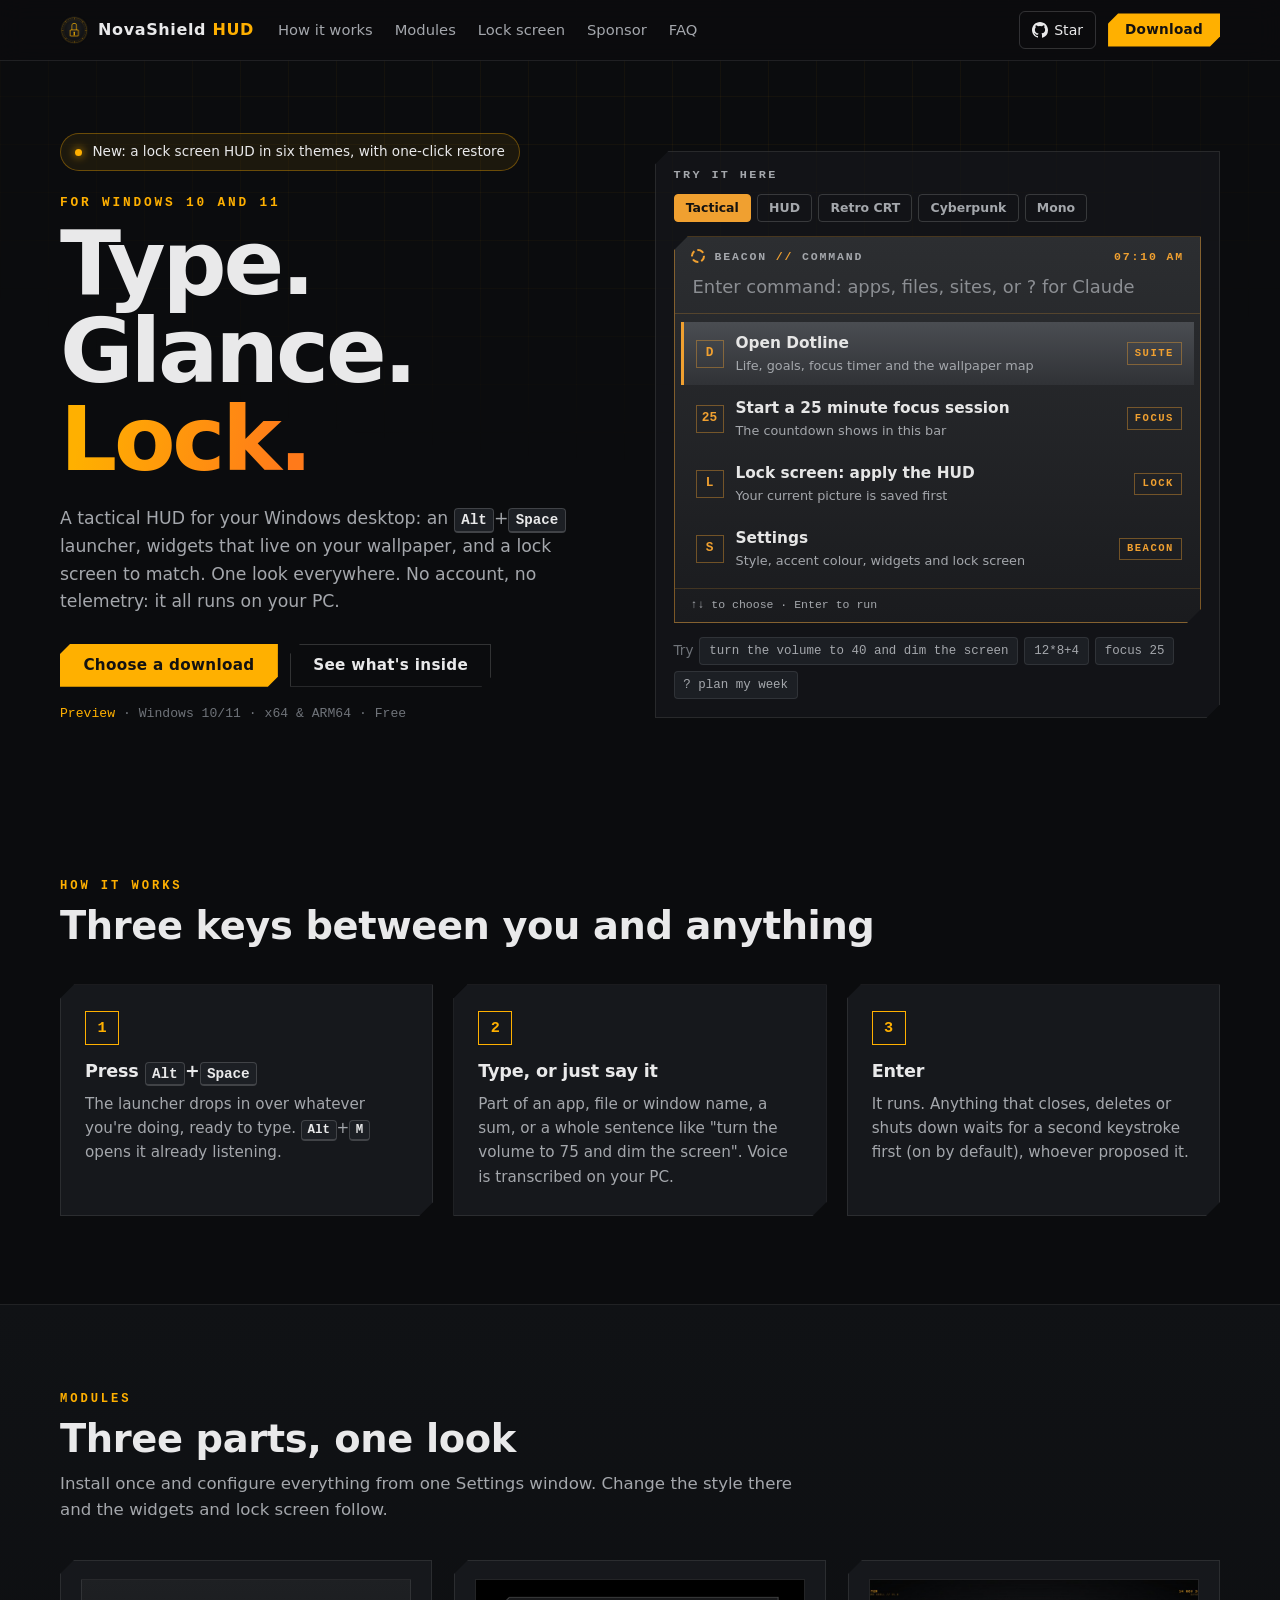
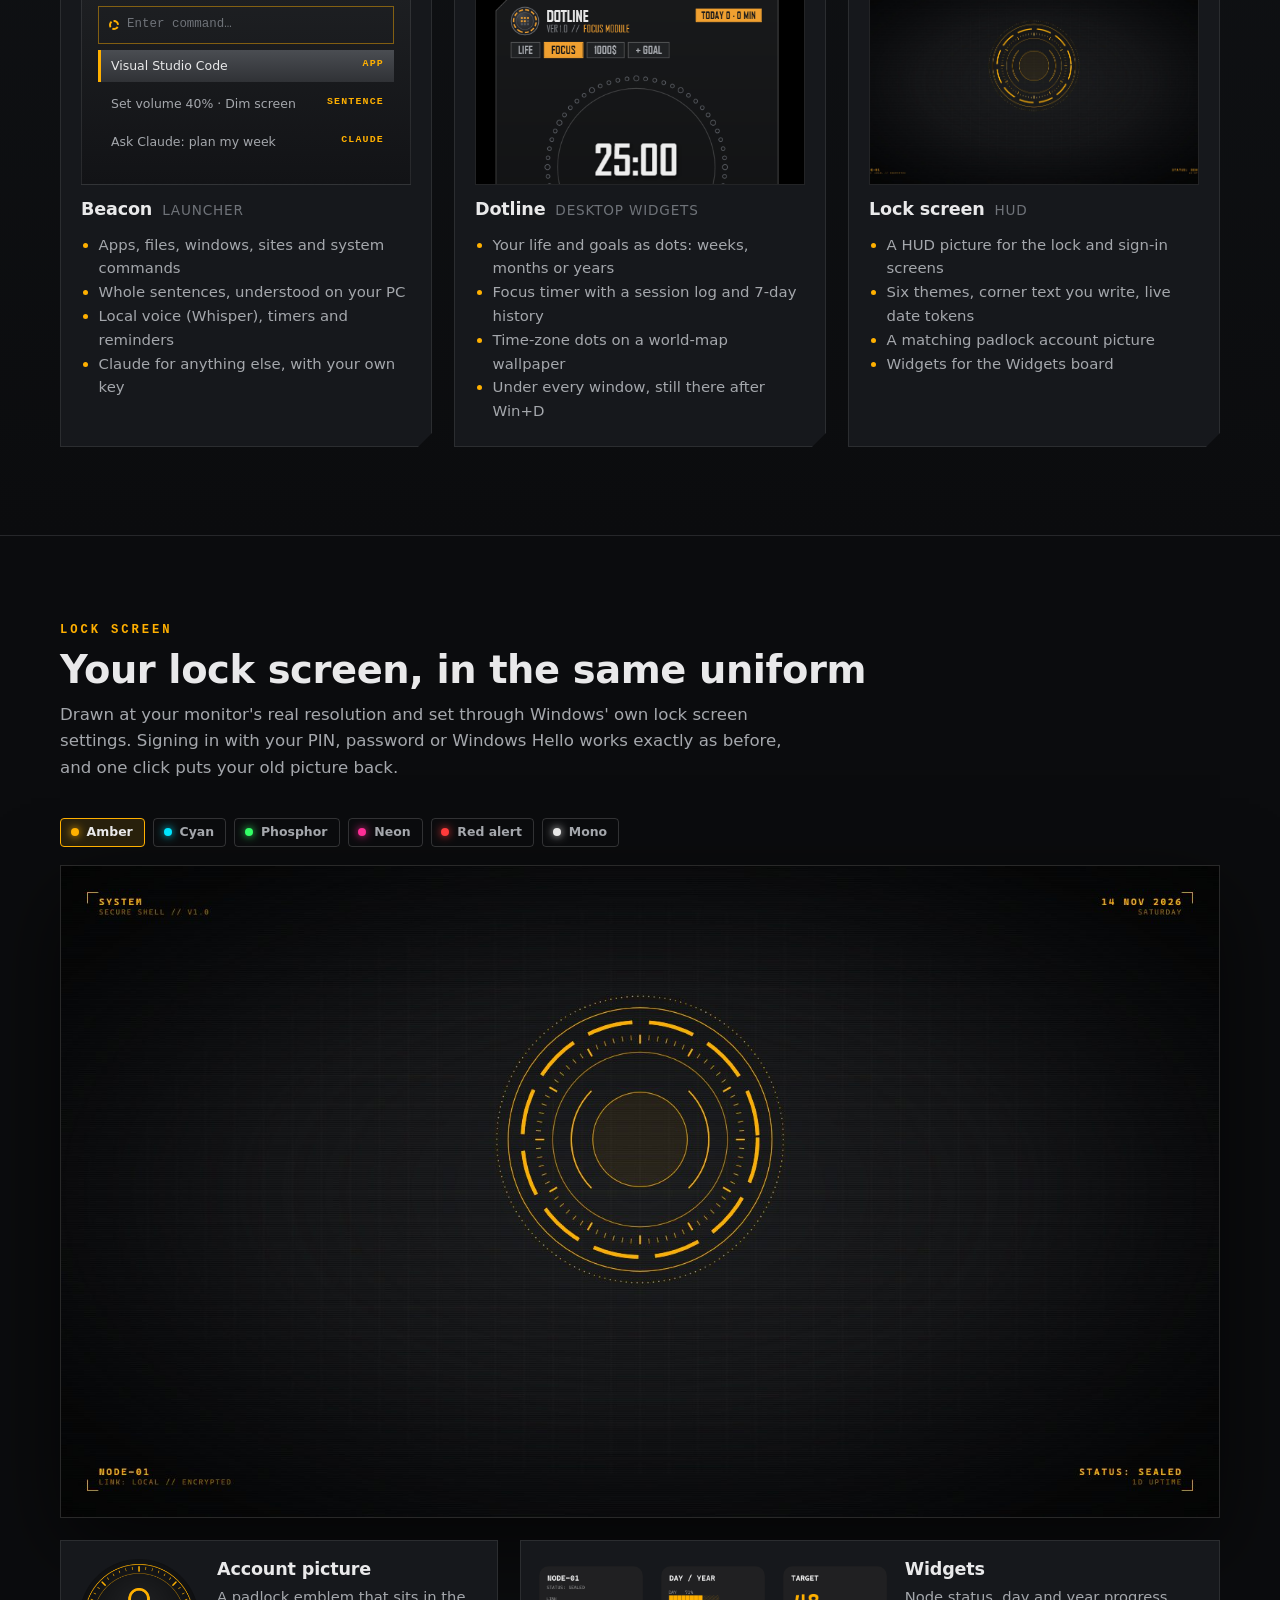
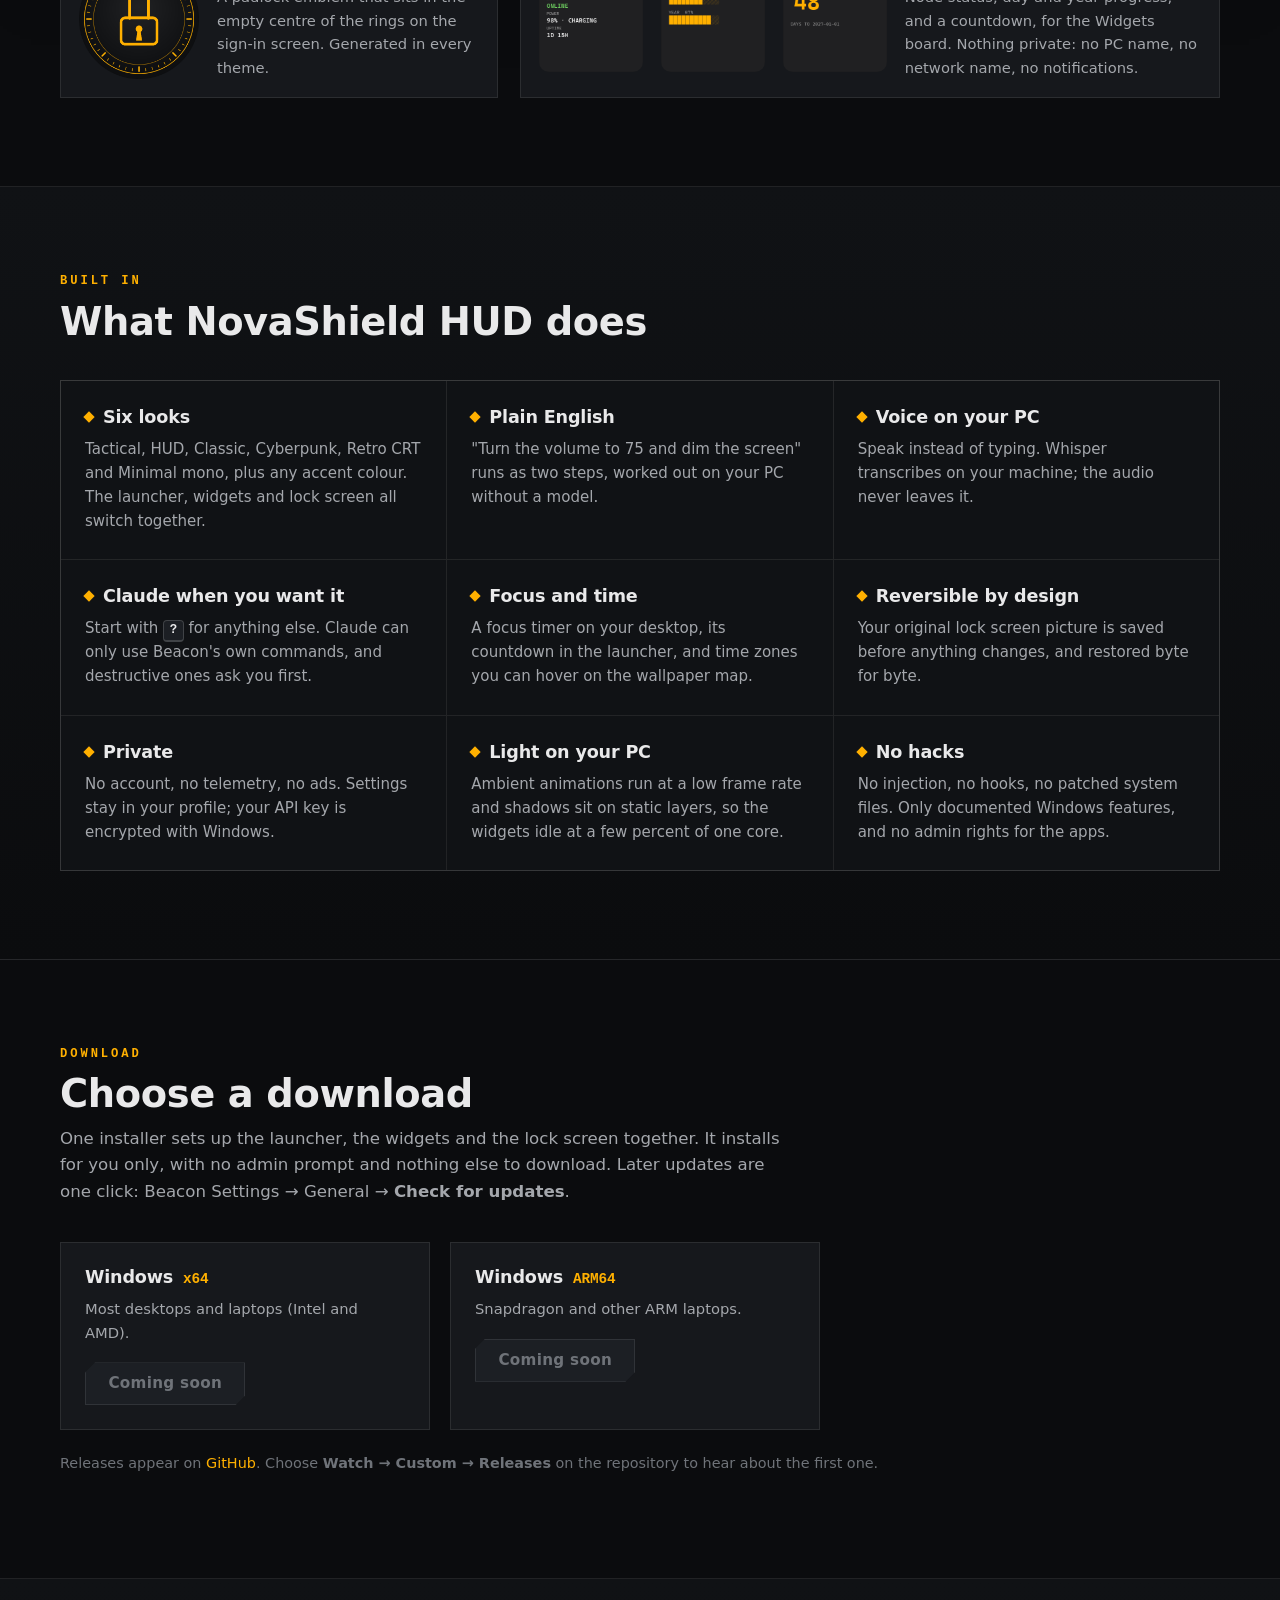
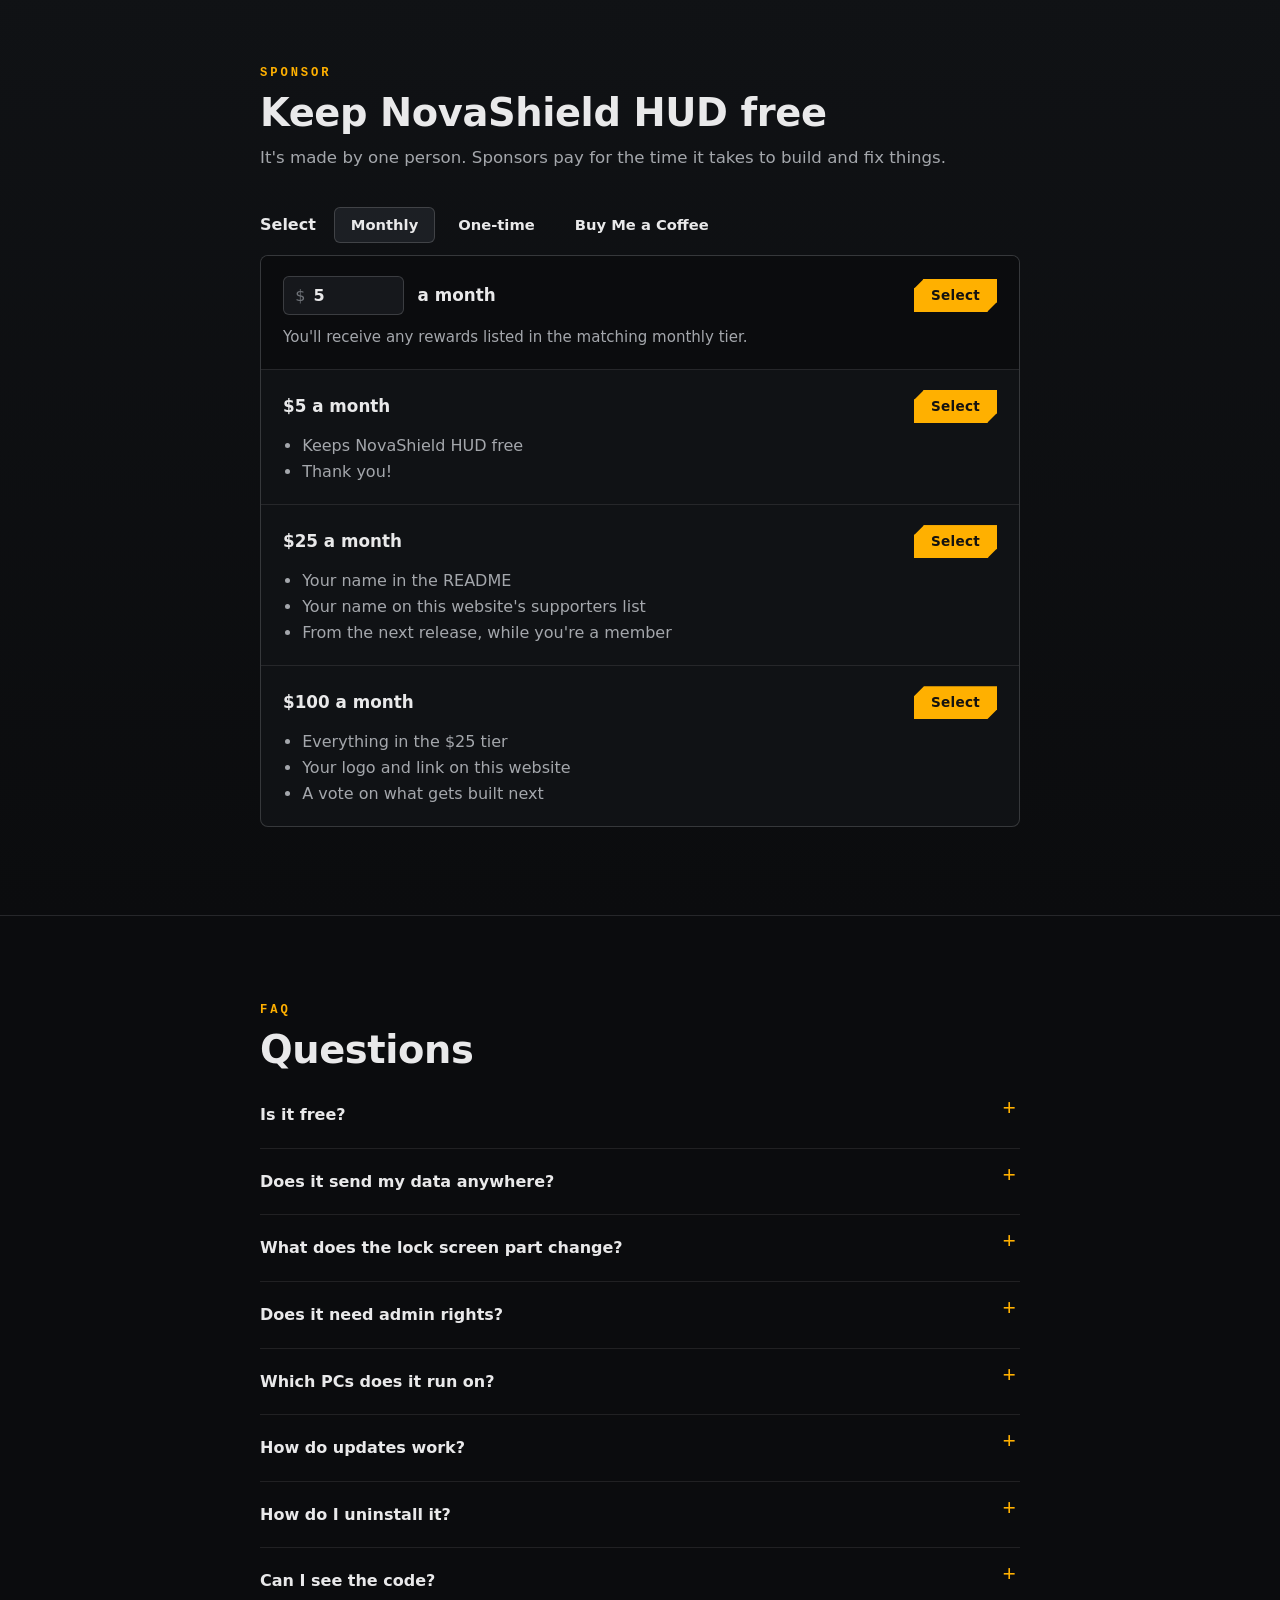
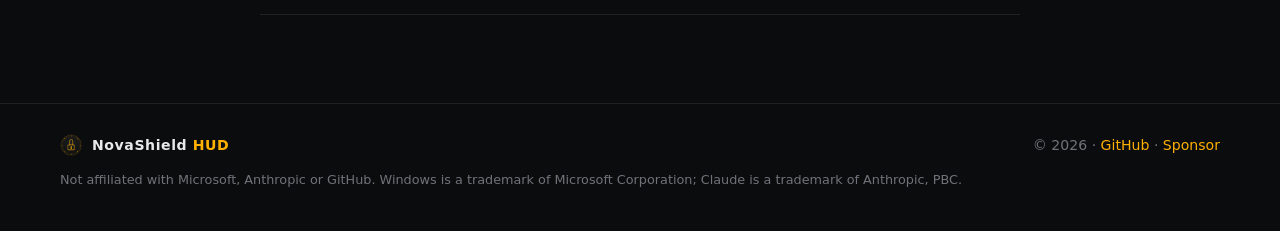
==== commit b23d1b95: "Website: GitHub Sponsors live (from main 3f9481a)" ====
--- a/index.html
+++ b/index.html
@@ -230,15 +230,15 @@
             <p>You'll receive any rewards listed in the matching monthly tier.</p>
           </div>
           <div class="tier">
-            <div class="tier-row"><b>$5 a month</b><a class="btn btn-sm sponsor-link" data-kind="sponsors" href="#">Select</a></div>
+            <div class="tier-row"><b>$5 a month</b><a class="btn btn-sm sponsor-link" data-kind="sponsors" data-amt="5" href="#">Select</a></div>
             <ul><li>Keeps NovaShield HUD free</li><li>Thank you!</li></ul>
           </div>
           <div class="tier">
-            <div class="tier-row"><b>$25 a month</b><a class="btn btn-sm sponsor-link" data-kind="sponsors" href="#">Select</a></div>
+            <div class="tier-row"><b>$25 a month</b><a class="btn btn-sm sponsor-link" data-kind="sponsors" data-amt="25" href="#">Select</a></div>
             <ul><li>Your name in the README</li><li>Your name on this website's supporters list</li><li>From the next release, while you're a member</li></ul>
           </div>
           <div class="tier">
-            <div class="tier-row"><b>$100 a month</b><a class="btn btn-sm sponsor-link" data-kind="sponsors" href="#">Select</a></div>
+            <div class="tier-row"><b>$100 a month</b><a class="btn btn-sm sponsor-link" data-kind="sponsors" data-amt="100" href="#">Select</a></div>
             <ul><li>Everything in the $25 tier</li><li>Your logo and link on this website</li><li>A vote on what gets built next</li></ul>
           </div>
         </div>
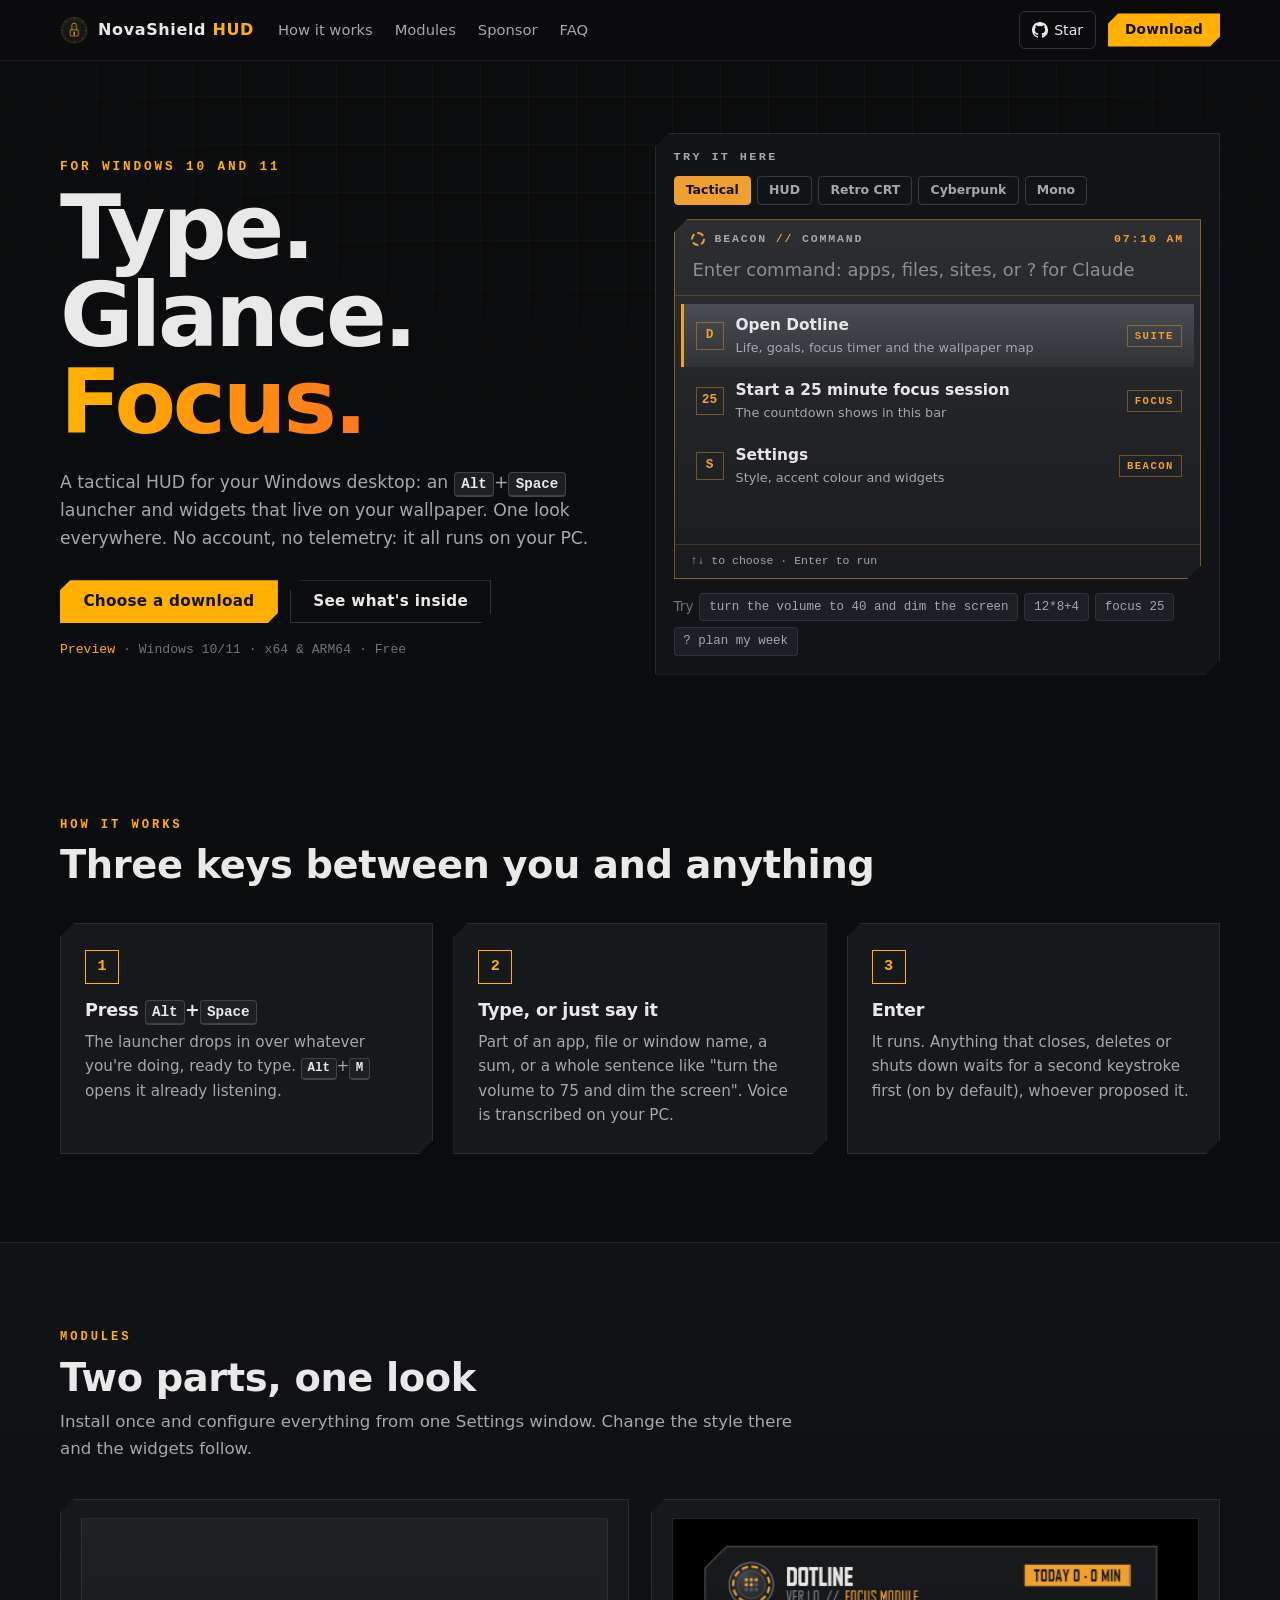
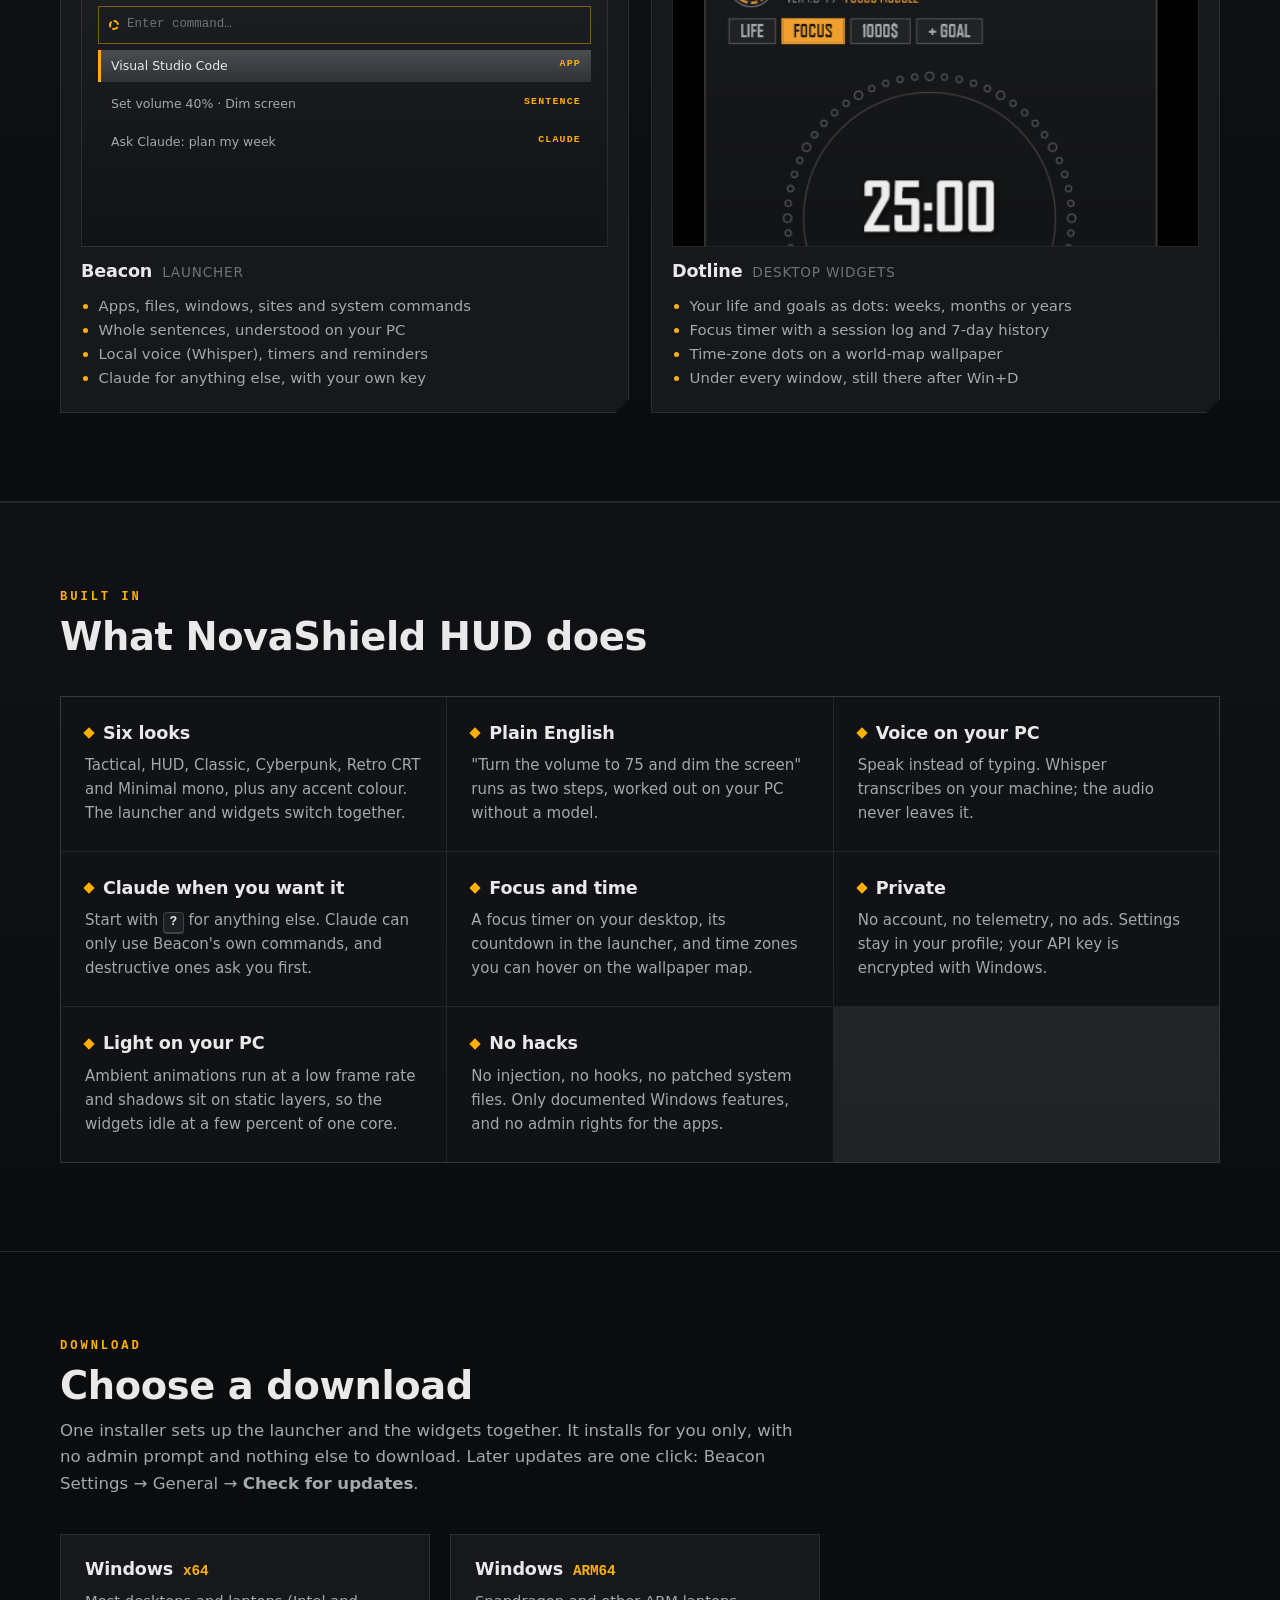
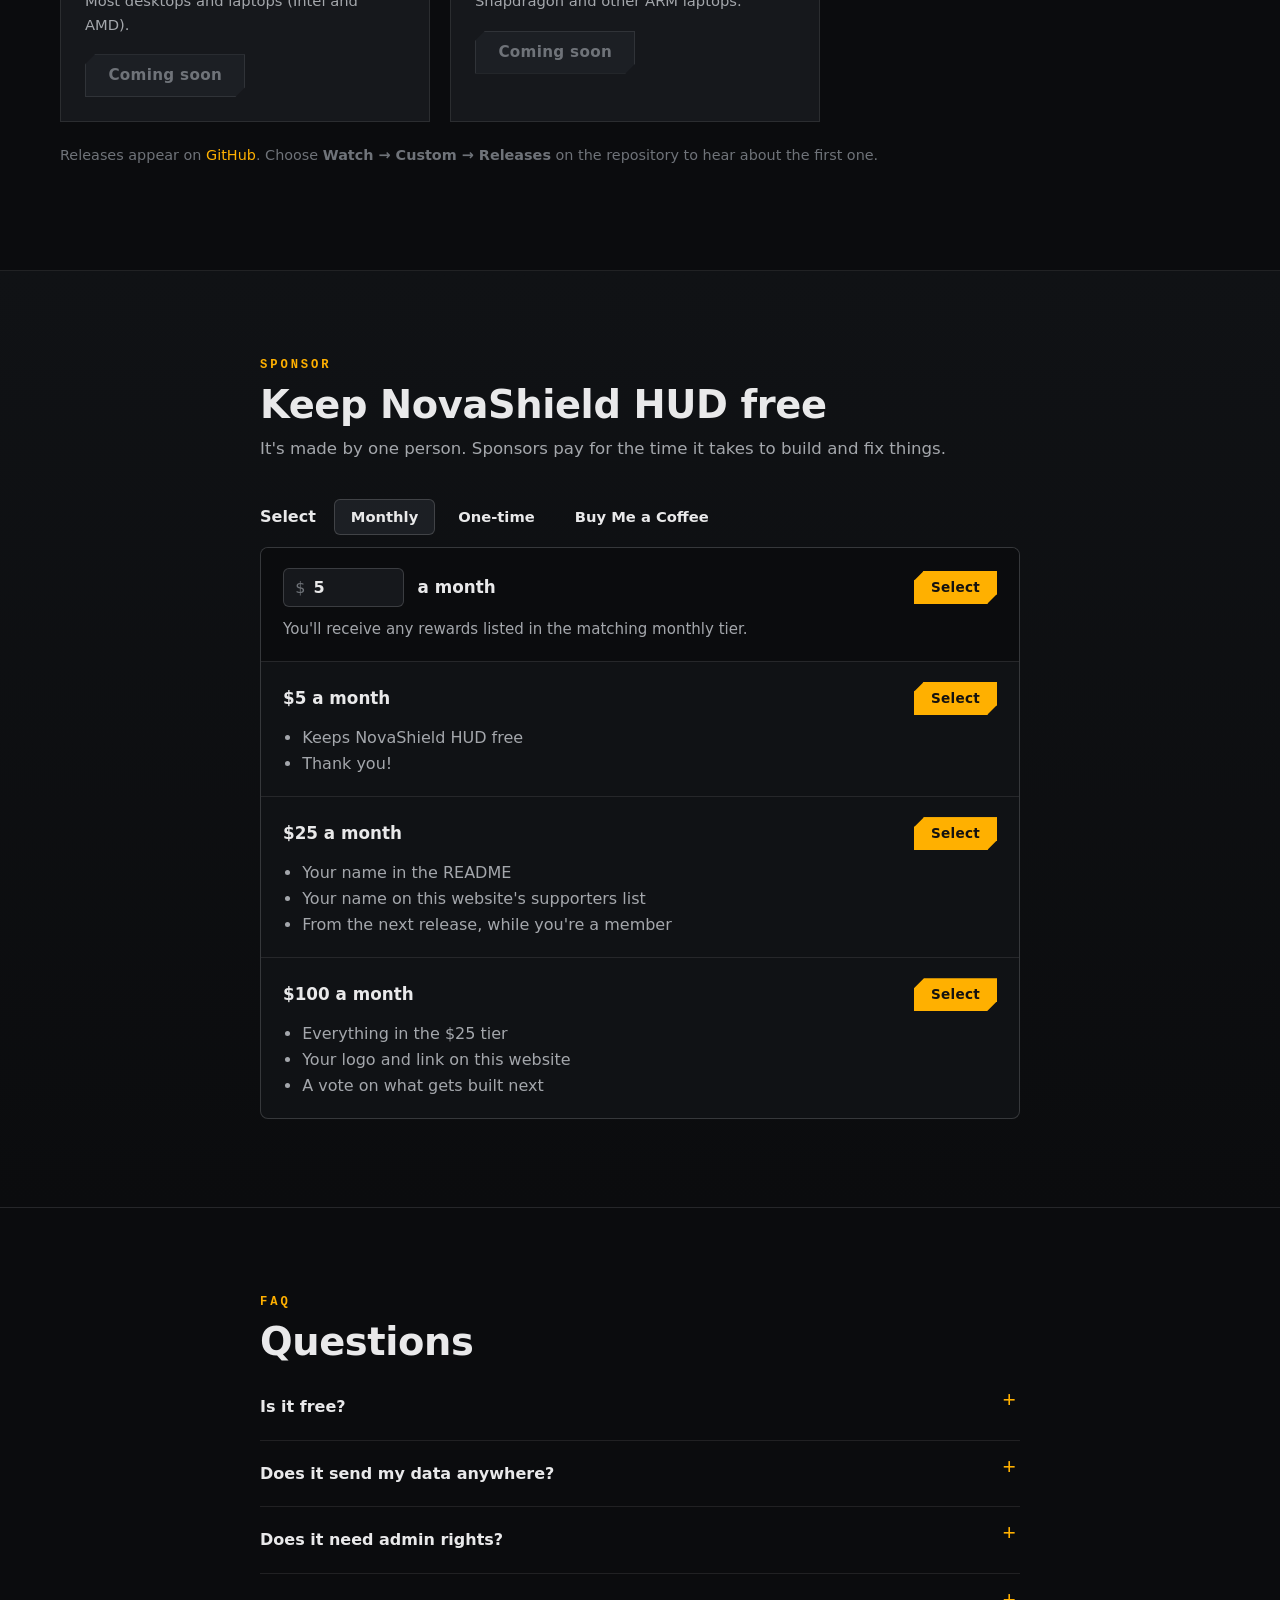
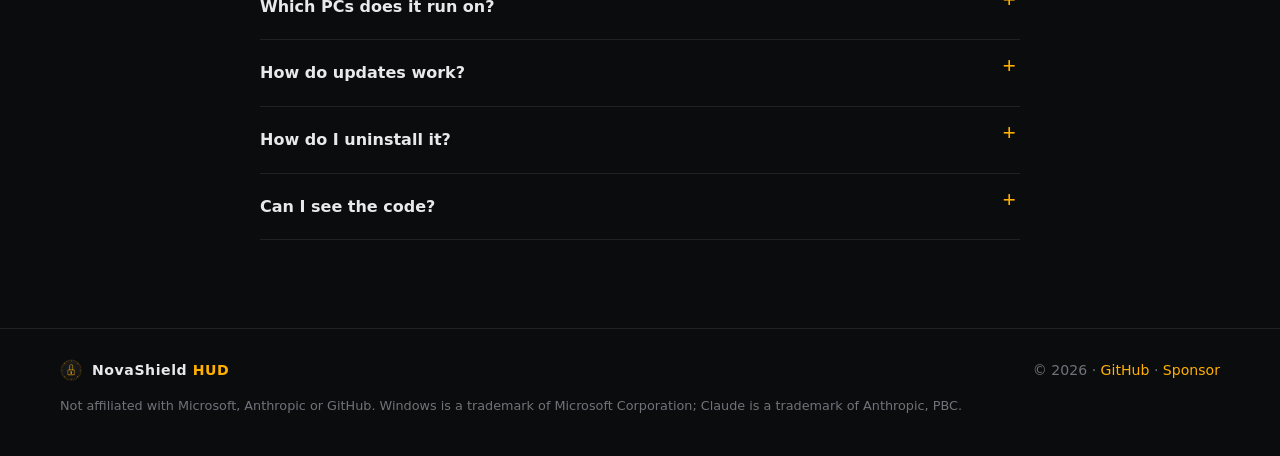
==== commit 2b31f6fd: "Site: remove the lock screen Co-Authored-By: Claude Fable 5.2 <noreply@anthropic.com>" ====
--- a/index.html
+++ b/index.html
@@ -4,10 +4,10 @@
   <meta charset="utf-8">
   <meta name="viewport" content="width=device-width, initial-scale=1">
   <title>NovaShield HUD: a tactical HUD for your Windows desktop</title>
-  <meta name="description" content="An Alt+Space launcher, widgets on your wallpaper and a matching lock screen for Windows. One look everywhere. Everything stays on your PC.">
+  <meta name="description" content="An Alt+Space launcher, and widgets on your wallpaper for Windows. One look everywhere. Everything stays on your PC.">
   <meta property="og:title" content="NovaShield HUD">
-  <meta property="og:description" content="A tactical HUD for your Windows desktop: launcher, wallpaper widgets and a matching lock screen.">
-  <meta property="og:image" content="img/lock-amber.jpg">
+  <meta property="og:description" content="A tactical HUD for your Windows desktop: a launcher and wallpaper widgets.">
+  <meta property="og:image" content="img/focus-timer.png">
   <link rel="icon" href="img/icon-64.png">
   <link rel="apple-touch-icon" href="img/icon-180.png">
   <link rel="stylesheet" href="style.css">
@@ -20,7 +20,6 @@
     <nav class="links" aria-label="Sections">
       <a href="#how">How it works</a>
       <a href="#modules">Modules</a>
-      <a href="#lockscreen">Lock screen</a>
       <a href="#sponsor">Sponsor</a>
       <a href="#faq">FAQ</a>
     </nav>
@@ -40,10 +39,9 @@
   <section class="hero">
     <div class="wrap hero-in">
       <div class="hero-copy">
-        <a class="badge" href="#lockscreen"><span class="dot"></span>New: a lock screen HUD in six themes, with one-click restore</a>
         <p class="kicker">For Windows 10 and 11</p>
-        <h1>Type.<br>Glance.<br><span class="grad">Lock.</span></h1>
-        <p class="lede">A tactical HUD for your Windows desktop: an <kbd>Alt</kbd>+<kbd>Space</kbd> launcher, widgets that live on your wallpaper, and a lock screen to match. One look everywhere. No account, no telemetry: it all runs on your PC.</p>
+        <h1>Type.<br>Glance.<br><span class="grad">Focus.</span></h1>
+        <p class="lede">A tactical HUD for your Windows desktop: an <kbd>Alt</kbd>+<kbd>Space</kbd> launcher and widgets that live on your wallpaper. One look everywhere. No account, no telemetry: it all runs on your PC.</p>
         <div class="cta">
           <a class="btn" href="#download">Choose a download</a>
           <a class="btn btn-ghost" href="#modules">See what's inside</a>
@@ -94,8 +92,8 @@
   <section class="section alt" id="modules">
     <div class="wrap">
       <p class="eyebrow">Modules</p>
-      <h2>Three parts, one look</h2>
-      <p class="sub">Install once and configure everything from one Settings window. Change the style there and the widgets and lock screen follow.</p>
+      <h2>Two parts, one look</h2>
+      <p class="sub">Install once and configure everything from one Settings window. Change the style there and the widgets follow.</p>
       <div class="cards3">
         <article class="card">
           <div class="card-art art-beacon" aria-hidden="true">
@@ -122,48 +120,6 @@
             <li>Under every window, still there after Win+D</li>
           </ul>
         </article>
-        <article class="card">
-          <div class="card-art"><img src="img/lock-amber.jpg" alt="The amber lock screen HUD: rings around an empty centre and four corner readouts" loading="lazy"></div>
-          <h3>Lock screen <span>HUD</span></h3>
-          <ul>
-            <li>A HUD picture for the lock and sign-in screens</li>
-            <li>Six themes, corner text you write, live date tokens</li>
-            <li>A matching padlock account picture</li>
-            <li>Widgets for the Widgets board</li>
-          </ul>
-        </article>
-      </div>
-    </div>
-  </section>
-
-  <!-- ============================ lock screen ============================ -->
-  <section class="section" id="lockscreen">
-    <div class="wrap">
-      <p class="eyebrow">Lock screen</p>
-      <h2>Your lock screen, in the same uniform</h2>
-      <p class="sub">Drawn at your monitor's real resolution and set through Windows' own lock screen settings. Signing in with your PIN, password or Windows Hello works exactly as before, and one click puts your old picture back.</p>
-      <div class="themes" role="tablist" aria-label="Lock screen theme">
-        <button role="tab" aria-selected="true" data-theme="amber" style="--c:#FFB000">Amber</button>
-        <button role="tab" aria-selected="false" data-theme="cyan" style="--c:#00E5FF">Cyan</button>
-        <button role="tab" aria-selected="false" data-theme="phosphor" style="--c:#33FF66">Phosphor</button>
-        <button role="tab" aria-selected="false" data-theme="neon" style="--c:#FF2E97">Neon</button>
-        <button role="tab" aria-selected="false" data-theme="redalert" style="--c:#FF3B3B">Red alert</button>
-        <button role="tab" aria-selected="false" data-theme="mono" style="--c:#E8E8E8">Mono</button>
-      </div>
-      <figure class="screen">
-        <img id="lockimg" src="img/lock-amber.jpg" alt="Lock screen HUD in the amber theme" width="1600" height="900">
-      </figure>
-      <div class="lock-extras">
-        <div class="extra">
-          <img id="emblem" src="img/emblem-amber.png" alt="Padlock account picture in the amber theme" width="160" height="160" loading="lazy">
-          <div><h3>Account picture</h3><p>A padlock emblem that sits in the empty centre of the rings on the sign-in screen. Generated in every theme.</p></div>
-        </div>
-        <div class="extra widgets">
-          <img src="img/widget-node.png" alt="Node Status widget: link online, power, uptime" width="150" height="152" loading="lazy">
-          <img src="img/widget-progress.png" alt="Day and year progress widget" width="150" height="152" loading="lazy">
-          <img src="img/widget-countdown.png" alt="Countdown widget: 48 days" width="150" height="152" loading="lazy">
-          <div><h3>Widgets</h3><p>Node status, day and year progress, and a countdown, for the Widgets board. Nothing private: no PC name, no network name, no notifications.</p></div>
-        </div>
       </div>
     </div>
   </section>
@@ -174,12 +130,11 @@
       <p class="eyebrow">Built in</p>
       <h2>What NovaShield HUD does</h2>
       <div class="grid">
-        <div class="feat"><h3>Six looks</h3><p>Tactical, HUD, Classic, Cyberpunk, Retro CRT and Minimal mono, plus any accent colour. The launcher, widgets and lock screen all switch together.</p></div>
+        <div class="feat"><h3>Six looks</h3><p>Tactical, HUD, Classic, Cyberpunk, Retro CRT and Minimal mono, plus any accent colour. The launcher and widgets switch together.</p></div>
         <div class="feat"><h3>Plain English</h3><p>"Turn the volume to 75 and dim the screen" runs as two steps, worked out on your PC without a model.</p></div>
         <div class="feat"><h3>Voice on your PC</h3><p>Speak instead of typing. Whisper transcribes on your machine; the audio never leaves it.</p></div>
         <div class="feat"><h3>Claude when you want it</h3><p>Start with <kbd>?</kbd> for anything else. Claude can only use Beacon's own commands, and destructive ones ask you first.</p></div>
         <div class="feat"><h3>Focus and time</h3><p>A focus timer on your desktop, its countdown in the launcher, and time zones you can hover on the wallpaper map.</p></div>
-        <div class="feat"><h3>Reversible by design</h3><p>Your original lock screen picture is saved before anything changes, and restored byte for byte.</p></div>
         <div class="feat"><h3>Private</h3><p>No account, no telemetry, no ads. Settings stay in your profile; your API key is encrypted with Windows.</p></div>
         <div class="feat"><h3>Light on your PC</h3><p>Ambient animations run at a low frame rate and shadows sit on static layers, so the widgets idle at a few percent of one core.</p></div>
         <div class="feat"><h3>No hacks</h3><p>No injection, no hooks, no patched system files. Only documented Windows features, and no admin rights for the apps.</p></div>
@@ -192,7 +147,7 @@
     <div class="wrap">
       <p class="eyebrow">Download</p>
       <h2>Choose a download</h2>
-      <p class="sub">One installer sets up the launcher, the widgets and the lock screen together. It installs for you only, with no admin prompt and nothing else to download. Later updates are one click: Beacon Settings → General → <b>Check for updates</b>.</p>
+      <p class="sub">One installer sets up the launcher and the widgets together. It installs for you only, with no admin prompt and nothing else to download. Later updates are one click: Beacon Settings → General → <b>Check for updates</b>.</p>
       <div class="dl">
         <div class="dl-card">
           <h3>Windows <span>x64</span></h3>
@@ -272,11 +227,10 @@
       <h2>Questions</h2>
       <details><summary>Is it free?</summary><p>Yes. Downloading and using NovaShield HUD is free. Sponsors keep it that way.</p></details>
       <details><summary>Does it send my data anywhere?</summary><p>No. There's no account and no telemetry. It only goes online when you ask Claude (with your own API key) and to fetch website icons for the launcher, which you can turn off.</p></details>
-      <details><summary>What does the lock screen part change?</summary><p>Only the lock screen picture, through the same setting Windows uses. Your sign-in, PIN, password and Windows Hello are untouched. Your old picture is saved first, and Restore puts it back.</p></details>
-      <details><summary>Does it need admin rights?</summary><p>The launcher, desktop widgets and lock screen picture don't. Installing the Widgets-board widgets asks once, to trust their signing certificate; uninstalling takes it away again.</p></details>
+      <details><summary>Does it need admin rights?</summary><p>No. It installs for you only and runs with your normal rights.</p></details>
       <details><summary>Which PCs does it run on?</summary><p>Windows 10 and Windows 11, on x64 (Intel and AMD) and ARM64 (Snapdragon) PCs.</p></details>
       <details><summary>How do updates work?</summary><p>Beacon never checks on its own. In Settings → General, <b>Check for updates</b> looks at the latest GitHub release; <b>Update</b> downloads it, checks its SHA-256 against the release, installs it and restarts Beacon. Your settings stay as they are.</p></details>
-      <details><summary>How do I uninstall it?</summary><p>Settings → Apps → Installed apps → NovaShield HUD → Uninstall. That puts your own lock screen picture back and removes its scheduled refresh. Your settings folders are left in case you reinstall.</p></details>
+      <details><summary>How do I uninstall it?</summary><p>Settings → Apps → Installed apps → NovaShield HUD → Uninstall. Your settings folders are left in case you reinstall.</p></details>
       <details><summary>Can I see the code?</summary><p>Yes, it's public to read on <a href="https://github.com/muchkurisrivardhan/vantage">GitHub</a>. It isn't open source: the app is free to install and use, and all other rights are reserved. The open-source parts it's built on are listed, with their licences, in THIRD-PARTY-NOTICES.txt.</p></details>
     </div>
   </section>
--- a/style.css
+++ b/style.css
@@ -131,12 +131,12 @@
 .tryit-head { display: flex; align-items: center; justify-content: space-between; gap: 12px; flex-wrap: wrap; margin-bottom: 14px; }
 .tag { font: 600 .74rem/1 var(--mono); letter-spacing: .2em; text-transform: uppercase; color: var(--dim); }
 .styles { display: flex; gap: 6px; flex-wrap: wrap; }
-.styles button, .themes button {
+.styles button {
   font: 600 .78rem/1 var(--sans); padding: .45rem .7rem; color: var(--dim); background: transparent;
   border: 1px solid var(--line-2); border-radius: 4px; cursor: pointer;
 }
 .styles button[aria-checked="true"] { color: var(--ink); background: var(--a); border-color: var(--a); }
-.styles button:focus-visible, .themes button:focus-visible { outline: 2px solid var(--text); outline-offset: 2px; }
+.styles button:focus-visible { outline: 2px solid var(--text); outline-offset: 2px; }
 
 .bar {
   background: var(--surface); border: 1px solid color-mix(in srgb, var(--a) 45%, transparent);
@@ -184,7 +184,7 @@
 .steps .num { display: inline-grid; place-items: center; width: 34px; height: 34px; margin-bottom: 16px; border: 1px solid var(--accent); color: var(--accent); font: 700 .95rem/1 var(--mono); }
 .steps p { color: var(--dim); margin: 10px 0 0; font-size: .95rem; }
 
-.cards3 { display: grid; grid-template-columns: repeat(3, 1fr); gap: 22px; }
+.cards3 { display: grid; grid-template-columns: repeat(2, 1fr); gap: 22px; }
 @media (max-width: 960px) { .cards3 { grid-template-columns: 1fr; } }
 .card { background: var(--panel); border: 1px solid var(--line); padding: 18px 20px 22px; display: flex; flex-direction: column; gap: 14px; clip-path: polygon(var(--cut) 0, 100% 0, 100% calc(100% - var(--cut)), calc(100% - var(--cut)) 100%, 0 100%, 0 var(--cut)); }
 .card h3 span { color: var(--faint); font-weight: 400; font-size: .85rem; letter-spacing: .06em; text-transform: uppercase; margin-left: 4px; }
@@ -198,21 +198,6 @@
 .mini-row { display: flex; justify-content: space-between; gap: 8px; padding: 6px 10px; border-left: 3px solid transparent; color: var(--dim); }
 .mini-row.on { background: linear-gradient(180deg, #4a4d52, #303236); border-left-color: var(--accent); color: var(--text); }
 .mini-row em { font: normal 600 .62rem/1.6 var(--mono); color: var(--accent); letter-spacing: .12em; }
-
-/* ---------- lock screen ---------- */
-.themes { display: flex; flex-wrap: wrap; gap: 8px; margin-bottom: 18px; }
-.themes button { position: relative; padding-left: 1.6rem; }
-.themes button::before { content: ""; position: absolute; left: .6rem; top: 50%; width: 8px; height: 8px; margin-top: -4px; border-radius: 50%; background: var(--c); box-shadow: 0 0 8px var(--c); }
-.themes button[aria-selected="true"] { color: var(--text); border-color: var(--c); background: color-mix(in srgb, var(--c) 12%, transparent); }
-.screen { margin: 0; border: 1px solid var(--line-2); background: #000; box-shadow: 0 30px 80px rgba(0,0,0,.6); }
-.screen img { width: 100%; aspect-ratio: 16 / 9; object-fit: cover; transition: opacity .2s; }
-.lock-extras { display: grid; grid-template-columns: 1fr 1.6fr; gap: 22px; margin-top: 22px; }
-@media (max-width: 960px) { .lock-extras { grid-template-columns: 1fr; } }
-.extra { display: flex; gap: 18px; align-items: center; padding: 18px; background: var(--panel); border: 1px solid var(--line); flex-wrap: wrap; }
-.extra > img { width: 120px; flex: none; }
-.extra.widgets > img { width: 104px; border-radius: 10px; }
-.extra div { flex: 1 1 220px; }
-.extra p { margin: 6px 0 0; color: var(--dim); font-size: .92rem; }
 
 /* ---------- features ---------- */
 .grid { display: grid; grid-template-columns: repeat(3, 1fr); gap: 1px; background: var(--line); border: 1px solid var(--line); margin-top: 36px; }
